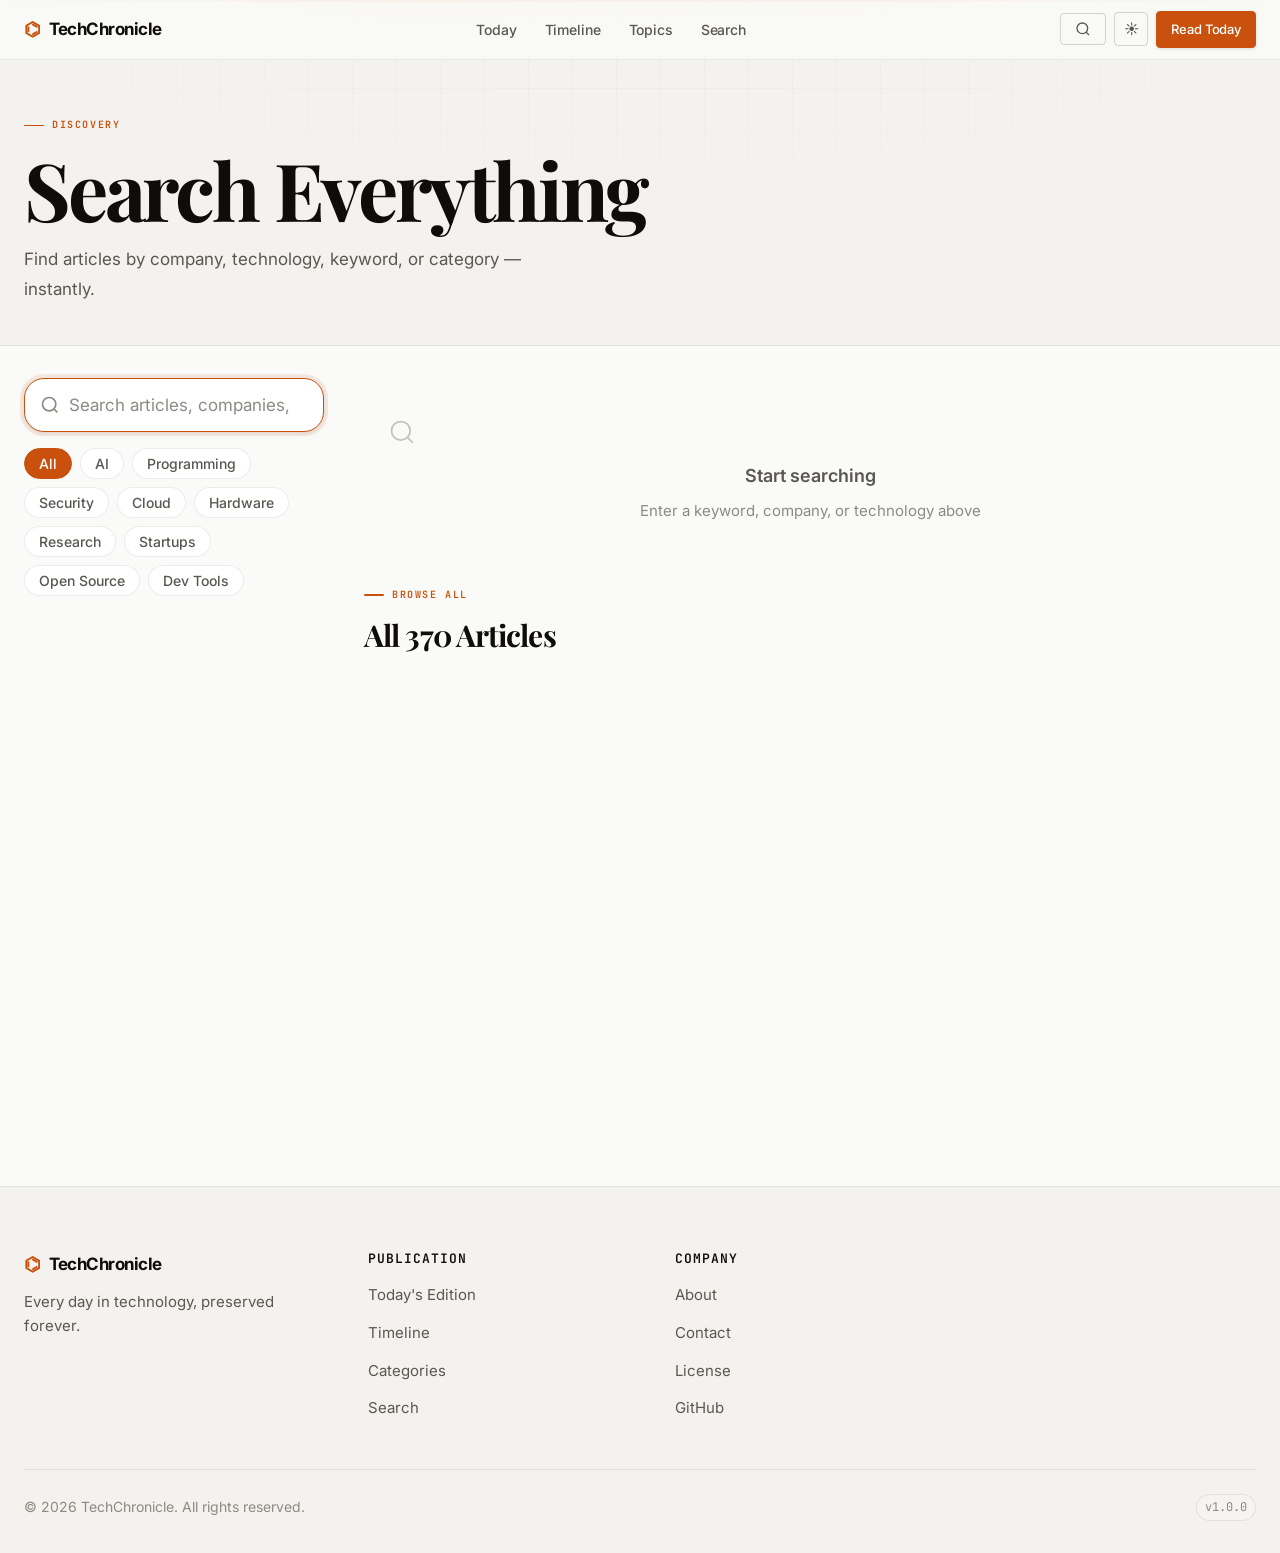
==== search.html @ 96178b57 "feat(ui): update today.html and search.html counts to 370 articles, 778 min read" ====
<!DOCTYPE html>
<html lang="en" data-theme="light">
<head>
  <meta charset="UTF-8" />
  <meta name="viewport" content="width=device-width, initial-scale=1.0" />
  <meta name="description" content="TechChronicle Search — Find articles by company, technology, keyword, or category." />
  <title>Search — TechChronicle</title>
  <link rel="stylesheet" href="css/variables.css" />
  <link rel="stylesheet" href="css/reset.css" />
  <link rel="stylesheet" href="css/typography.css" />
  <link rel="stylesheet" href="css/layout.css" />
  <link rel="stylesheet" href="css/components.css" />
  <link rel="stylesheet" href="css/search.css" />
  <link rel="stylesheet" href="css/reader.css" />
  <link rel="stylesheet" href="css/footer.css" />
  <link rel="stylesheet" href="css/animations.css" />
  <link rel="stylesheet" href="css/pages.css" />
  <link rel="stylesheet" href="css/dark-mode.css" />
  <link rel="preconnect" href="https://fonts.googleapis.com" />
  <link rel="preconnect" href="https://fonts.gstatic.com" crossorigin />
  <link href="https://fonts.googleapis.com/css2?family=Inter:wght@300;400;500;600;700;800&family=Playfair+Display:ital,wght@0,400;0,700;1,400;1,700&family=JetBrains+Mono:wght@400;500;600&display=swap" rel="stylesheet" />
</head>
<body>

  <!-- Navigation -->
  <nav class="nav" id="nav" role="navigation" aria-label="Main navigation">
    <div class="nav__inner">
      <a href="index.html" class="nav__logo" aria-label="TechChronicle Home">
        <span class="nav__logo-icon" aria-hidden="true">⌬</span>
        <span class="nav__logo-text">TechChronicle</span>
      </a>
      <ul class="nav__links" role="list">
        <li><a href="today.html"    class="nav__link">Today</a></li>
        <li><a href="timeline.html" class="nav__link">Timeline</a></li>
        <li><a href="topics.html"   class="nav__link">Topics</a></li>
        <li><a href="search.html"   class="nav__link active">Search</a></li>
      </ul>
      <div class="nav__actions">
        <a href="search.html" class="btn btn--ghost btn--sm" aria-label="Search">
          <svg width="16" height="16" viewBox="0 0 24 24" fill="none" stroke="currentColor" stroke-width="2" aria-hidden="true"><circle cx="11" cy="11" r="8"/><path d="m21 21-4.35-4.35"/></svg>
        </a>
        <button type="button" class="btn btn--ghost btn--sm theme-toggle" id="themeToggle" aria-label="Toggle dark mode">
          <span class="theme-toggle__icon theme-toggle__sun" aria-hidden="true">☀</span>
          <span class="theme-toggle__icon theme-toggle__moon" aria-hidden="true">◑</span>
        </button>
        <a href="today.html" class="btn btn--primary btn--sm">Read Today</a>
      </div>
      <button type="button" class="nav__hamburger" id="navHamburger" aria-label="Toggle menu" aria-expanded="false">
        <span></span><span></span><span></span>
      </button>
    </div>
  </nav>

  <!-- Page Header -->
  <div class="page-header">
    <div class="container">
      <div class="page-header__inner">
        <div class="section-eyebrow">Discovery</div>
        <h1 class="page-header__title">Search Everything</h1>
        <p class="page-header__desc">Find articles by company, technology, keyword, or category — instantly.</p>
      </div>
    </div>
  </div>

  <!-- Search -->
  <section class="search-section search-page" id="search-section" aria-label="Search">
    <div class="container">
      <div class="search" id="searchWidget">

        <!-- Left: input + filters -->
        <div class="search__controls">
          <div class="search__input-wrap">
            <svg class="search__icon" width="20" height="20" viewBox="0 0 24 24" fill="none" stroke="currentColor" stroke-width="2" aria-hidden="true"><circle cx="11" cy="11" r="8"/><path d="m21 21-4.35-4.35"/></svg>
            <input
              type="search"
              class="search__input"
              id="searchInput"
              placeholder="Search articles, companies, technologies…"
              autocomplete="off"
              aria-label="Search articles"
              aria-controls="searchResults"
              autofocus
            />
            <button type="button" class="search__clear" id="searchClear" aria-label="Clear search" hidden>
              <svg width="16" height="16" viewBox="0 0 24 24" fill="none" stroke="currentColor" stroke-width="2" aria-hidden="true"><path d="M18 6 6 18M6 6l12 12"/></svg>
            </button>
          </div>
          <div class="search__filters" role="group" aria-label="Filter by category">
            <button type="button" class="search__filter active" data-filter="all">All</button>
            <button type="button" class="search__filter" data-filter="AI">AI</button>
            <button type="button" class="search__filter" data-filter="Programming">Programming</button>
            <button type="button" class="search__filter" data-filter="Cybersecurity">Security</button>
            <button type="button" class="search__filter" data-filter="Cloud">Cloud</button>
            <button type="button" class="search__filter" data-filter="Hardware">Hardware</button>
            <button type="button" class="search__filter" data-filter="Research">Research</button>
            <button type="button" class="search__filter" data-filter="Startups">Startups</button>
            <button type="button" class="search__filter" data-filter="Open Source">Open Source</button>
            <button type="button" class="search__filter" data-filter="Dev Tools">Dev Tools</button>
          </div>
        </div>

        <!-- Right: results panel -->
        <div class="search__panel">
          <div class="search__results" id="searchResults" role="region" aria-live="polite" aria-label="Search results"></div>

          <!-- Browse all (shown when no query) -->
          <div class="search-browse" id="searchBrowse">
            <div class="section-header section-header--browse">
              <div class="section-eyebrow">Browse all</div>
              <h2 class="section-title section-title--sm">All 370 Articles</h2>
            </div>
            <div class="search-browse__grid" id="browseGrid"></div>
          </div>
        </div><!-- /.search__panel -->

      </div><!-- /.search -->
    </div><!-- /.container -->
  </section>

  <!-- Reader overlay -->
  <section class="reader" id="reader" aria-label="Article Reader" hidden>
    <div class="reader__progress" id="readerProgress" role="progressbar" aria-valuemin="0" aria-valuemax="100" aria-valuenow="0">
      <div class="reader__progress-bar" id="readerProgressBar"></div>
    </div>
    <div class="reader__header">
      <button type="button" class="btn btn--ghost btn--sm" id="closeReader" aria-label="Close reader">
        <svg width="16" height="16" viewBox="0 0 24 24" fill="none" stroke="currentColor" stroke-width="2" aria-hidden="true"><path d="M18 6 6 18M6 6l12 12"/></svg>
        Close
      </button>
      <div class="reader__page-indicator" id="pageIndicator">Page 1 of 20</div>
      <div class="reader__reading-time" id="readerTime">5 min read</div>
    </div>
    <div class="reader__content" id="readerContent" role="main" aria-live="polite"></div>
    <div class="reader__nav">
      <button type="button" class="btn btn--ghost" id="prevArticle" aria-label="Previous article">
        <svg width="16" height="16" viewBox="0 0 24 24" fill="none" stroke="currentColor" stroke-width="2" aria-hidden="true"><path d="m15 18-6-6 6-6"/></svg>
        Previous
      </button>
      <div class="reader__dots" id="readerDots" aria-label="Article navigation" role="tablist"></div>
      <button type="button" class="btn btn--primary" id="nextArticle" aria-label="Next article">
        Next
        <svg width="16" height="16" viewBox="0 0 24 24" fill="none" stroke="currentColor" stroke-width="2" aria-hidden="true"><path d="m9 18 6-6-6-6"/></svg>
      </button>
    </div>
  </section>

  <!-- Footer -->
  <footer class="footer" role="contentinfo">
    <div class="container">
      <div class="footer__top">
        <div class="footer__brand">
          <a href="index.html" class="nav__logo">
            <span class="nav__logo-icon" aria-hidden="true">⌬</span>
            <span class="nav__logo-text">TechChronicle</span>
          </a>
          <p class="footer__tagline">Every day in technology, preserved forever.</p>
        </div>
        <div class="footer__links">
          <div class="footer__col">
            <h4 class="footer__col-title">Publication</h4>
            <ul class="footer__col-list" role="list">
              <li><a href="today.html"    class="footer__link">Today's Edition</a></li>
              <li><a href="timeline.html" class="footer__link">Timeline</a></li>
              <li><a href="topics.html"   class="footer__link">Categories</a></li>
              <li><a href="search.html"   class="footer__link">Search</a></li>
            </ul>
          </div>
          <div class="footer__col">
            <h4 class="footer__col-title">Company</h4>
            <ul class="footer__col-list" role="list">
              <li><a href="#" class="footer__link">About</a></li>
              <li><a href="#" class="footer__link">Contact</a></li>
              <li><a href="#" class="footer__link">License</a></li>
              <li><a href="https://github.com/Aman-0402" class="footer__link" rel="noopener">GitHub</a></li>
            </ul>
          </div>
        </div>
      </div>
      <div class="footer__bottom">
        <p class="footer__copy">© 2026 TechChronicle. All rights reserved.</p>
        <p class="footer__version">v1.0.0</p>
      </div>
    </div>
  </footer>

  <script src="js/data.js"></script>
  <script src="js/theme.js"></script>
  <script src="js/search.js"></script>
  <script src="js/reader.js"></script>
  <script src="js/nav.js"></script>
  <script src="js/animations.js"></script>
  <script src="js/app.js"></script>
</body>
</html>
---- css/variables.css ----
/* ============================================================
   CSS Custom Properties — Premium Editorial Design System
   ============================================================ */

:root {
  /* Brand accent — burnt sienna editorial */
  --accent:        #C9500D;
  --accent-hover:  #A84009;
  --accent-light:  #E8703A;
  --accent-soft:   rgba(201, 80, 13, 0.10);
  --accent-glow:   rgba(201, 80, 13, 0.20);

  /* Backgrounds — warm paper */
  --bg-primary:    #FAFAF8;
  --bg-secondary:  #F3F2EE;
  --bg-tertiary:   #ECEAE4;
  --bg-glass:      rgba(250, 250, 248, 0.82);
  --bg-overlay:    rgba(14, 13, 11, 0.56);

  /* Surfaces */
  --surface-1:     #FFFFFF;
  --surface-2:     #F5F4F0;
  --surface-3:     #EAE8E2;

  /* Text — ink hierarchy */
  --text-primary:  #0E0D0B;
  --text-secondary:#5A5751;
  --text-tertiary: #8C8A83;
  --text-inverse:  #FAFAF8;

  /* Borders — warm */
  --border:        rgba(14, 13, 11, 0.08);
  --border-strong: rgba(14, 13, 11, 0.16);
  --border-accent: rgba(201, 80, 13, 0.24);

  /* Shadows — warm-tinted */
  --shadow-xs:  0 1px 2px rgba(14,13,11,.05);
  --shadow-sm:  0 1px 4px rgba(14,13,11,.07), 0 2px 8px rgba(14,13,11,.04);
  --shadow-md:  0 4px 16px rgba(14,13,11,.08), 0 2px 6px rgba(14,13,11,.04);
  --shadow-lg:  0 12px 40px rgba(14,13,11,.10), 0 4px 12px rgba(14,13,11,.06);
  --shadow-xl:  0 24px 64px rgba(14,13,11,.13), 0 8px 20px rgba(14,13,11,.07);
  --shadow-accent: 0 8px 32px rgba(201,80,13,.22);

  /* Typography */
  --font-sans:  "Inter", -apple-system, BlinkMacSystemFont, "Segoe UI", sans-serif;
  --font-serif: "Playfair Display", Georgia, "Times New Roman", serif;
  --font-mono:  "JetBrains Mono", "Fira Code", "Courier New", monospace;

  /* Spacing scale */
  --space-1:   4px;
  --space-2:   8px;
  --space-3:   12px;
  --space-4:   16px;
  --space-5:   20px;
  --space-6:   24px;
  --space-8:   32px;
  --space-10:  40px;
  --space-12:  48px;
  --space-16:  64px;
  --space-20:  80px;
  --space-24:  96px;
  --space-32:  128px;

  /* Border radius — editorial, less pill-heavy */
  --radius-sm:   4px;
  --radius-md:   8px;
  --radius-lg:   14px;
  --radius-xl:   20px;
  --radius-full: 9999px;

  /* Transitions */
  --ease:          cubic-bezier(0.25, 0.46, 0.45, 0.94);
  --ease-spring:   cubic-bezier(0.34, 1.56, 0.64, 1);
  --ease-out:      cubic-bezier(0.0, 0.0, 0.2, 1);
  --ease-in-out:   cubic-bezier(0.4, 0, 0.2, 1);
  --dur-fast:      140ms;
  --dur-base:      240ms;
  --dur-slow:      380ms;
  --dur-slower:    560ms;

  /* Layout */
  --nav-height:    60px;
  --container-xl:  1280px;
  --container-lg:  1024px;
  --container-md:  768px;

  /* Z-index */
  --z-base:    0;
  --z-raised:  10;
  --z-dropdown:200;
  --z-sticky:  300;
  --z-modal:   400;
  --z-toast:   500;
}

/* ---- Dark mode — deep warm ink ---- */
[data-theme="dark"] {
  --accent:        #E8703A;
  --accent-hover:  #F08048;
  --accent-light:  #F09060;
  --accent-soft:   rgba(232, 112, 58, 0.14);
  --accent-glow:   rgba(232, 112, 58, 0.22);

  --bg-primary:    #0C0B09;
  --bg-secondary:  #131210;
  --bg-tertiary:   #1C1A17;
  --bg-glass:      rgba(20, 19, 16, 0.85);
  --bg-overlay:    rgba(0, 0, 0, 0.76);

  --surface-1:     #1A1815;
  --surface-2:     #252320;
  --surface-3:     #302E2A;

  --text-primary:  #F0EDE8;
  --text-secondary:#A09B92;
  --text-tertiary: #6A6560;
  --text-inverse:  #0E0D0B;

  --border:        rgba(240, 237, 232, 0.07);
  --border-strong: rgba(240, 237, 232, 0.14);
  --border-accent: rgba(232, 112, 58, 0.28);

  --shadow-xs:  0 1px 2px rgba(0,0,0,.28);
  --shadow-sm:  0 1px 4px rgba(0,0,0,.36), 0 2px 8px rgba(0,0,0,.18);
  --shadow-md:  0 4px 16px rgba(0,0,0,.40), 0 2px 6px rgba(0,0,0,.20);
  --shadow-lg:  0 12px 40px rgba(0,0,0,.52), 0 4px 12px rgba(0,0,0,.28);
  --shadow-xl:  0 24px 64px rgba(0,0,0,.60), 0 8px 20px rgba(0,0,0,.36);
  --shadow-accent: 0 8px 32px rgba(232,112,58,.28);
}
---- css/typography.css ----
/* ============================================================
   Typography — Premium Editorial Scale
   ============================================================ */

.section-eyebrow {
  display: inline-flex;
  align-items: center;
  gap: var(--space-2);
  font-family: var(--font-mono);
  font-size: 10px;
  font-weight: 600;
  letter-spacing: 0.16em;
  text-transform: uppercase;
  color: var(--accent);
  margin-bottom: var(--space-4);
}

.section-eyebrow::before {
  content: '';
  display: inline-block;
  width: 20px;
  height: 1.5px;
  background: var(--accent);
  border-radius: 2px;
  flex-shrink: 0;
}

.section-title {
  font-family: var(--font-serif);
  font-size: clamp(2.25rem, 4.5vw, 3.25rem);
  font-weight: 700;
  color: var(--text-primary);
  margin-bottom: var(--space-4);
  line-height: 1.08;
  letter-spacing: -0.03em;
}

.section-desc {
  font-size: 1.125rem;
  color: var(--text-secondary);
  max-width: 560px;
  line-height: 1.75;
  font-weight: 400;
}

.section-header {
  margin-bottom: var(--space-12);
}

/* ---- Article Reader Typography ---- */
.article-title {
  font-family: var(--font-serif);
  font-size: clamp(2.25rem, 4.5vw, 3.75rem);
  font-weight: 700;
  line-height: 1.08;
  color: var(--text-primary);
  margin-bottom: var(--space-6);
  letter-spacing: -0.035em;
}

.article-meta {
  display: flex;
  align-items: center;
  gap: var(--space-4);
  font-size: 0.75rem;
  color: var(--text-tertiary);
  font-family: var(--font-mono);
  margin-bottom: var(--space-8);
  flex-wrap: wrap;
  padding-bottom: var(--space-6);
  border-bottom: 1px solid var(--border);
}

.article-meta span {
  display: flex;
  align-items: center;
  gap: var(--space-1);
}

.article-body {
  font-size: 1.125rem;
  line-height: 1.85;
  color: var(--text-primary);
}

.article-body p {
  margin-bottom: var(--space-5);
}

.article-body p:first-of-type::first-letter {
  font-family: var(--font-serif);
  font-size: 3.25em;
  font-weight: 700;
  float: left;
  line-height: 0.82;
  margin-right: 8px;
  margin-top: 4px;
  color: var(--accent);
}

.article-body h3 {
  font-family: var(--font-serif);
  font-size: 1.5rem;
  font-weight: 700;
  margin: var(--space-10) 0 var(--space-4);
  color: var(--text-primary);
  letter-spacing: -0.02em;
  line-height: 1.2;
}

.article-body code {
  font-family: var(--font-mono);
  font-size: 0.85em;
  background: var(--surface-2);
  padding: 2px 7px;
  border-radius: var(--radius-sm);
  color: var(--accent);
  border: 1px solid var(--border);
}

.article-body blockquote {
  border-left: 3px solid var(--accent);
  padding: var(--space-4) var(--space-6);
  margin: var(--space-8) 0;
  background: var(--surface-2);
  border-radius: 0 var(--radius-md) var(--radius-md) 0;
  font-family: var(--font-serif);
  font-style: italic;
  font-size: 1.25rem;
  color: var(--text-secondary);
  line-height: 1.65;
}

.article-tags {
  display: flex;
  flex-wrap: wrap;
  gap: var(--space-2);
  margin-top: var(--space-10);
  padding-top: var(--space-6);
  border-top: 1px solid var(--border);
}

/* ---- Tags ---- */
.tag {
  display: inline-flex;
  align-items: center;
  gap: var(--space-1);
  padding: 4px 10px;
  background: var(--surface-2);
  border: 1px solid var(--border);
  border-radius: var(--radius-sm);
  font-size: 0.6875rem;
  font-family: var(--font-mono);
  font-weight: 500;
  color: var(--text-secondary);
  white-space: nowrap;
  transition: all var(--dur-fast) var(--ease);
  letter-spacing: 0.04em;
}

.tag:hover {
  background: var(--accent-soft);
  border-color: var(--border-accent);
  color: var(--accent);
}

.tag--accent {
  background: var(--accent-soft);
  border-color: var(--border-accent);
  color: var(--accent);
}

/* ---- Divider ---- */
.divider {
  border: none;
  border-top: 1px solid var(--border);
  margin: var(--space-12) 0;
}
---- css/layout.css ----
/* ============================================================
   Layout Utilities
   ============================================================ */

.container {
  width: 100%;
  max-width: var(--container-xl);
  margin: 0 auto;
  padding: 0 var(--space-6);
}

@media (max-width: 768px) {
  .container { padding: 0 var(--space-4); }
}

section {
  padding: var(--space-24) 0;
}

@media (max-width: 768px) {
  section { padding: var(--space-16) 0; }
}

/* Grid helpers */
.grid-2 { display: grid; grid-template-columns: repeat(2, 1fr); gap: var(--space-6); }
.grid-3 { display: grid; grid-template-columns: repeat(3, 1fr); gap: var(--space-6); }
.grid-4 { display: grid; grid-template-columns: repeat(4, 1fr); gap: var(--space-6); }

@media (max-width: 1024px) {
  .grid-4 { grid-template-columns: repeat(2, 1fr); }
  .grid-3 { grid-template-columns: repeat(2, 1fr); }
}

@media (max-width: 640px) {
  .grid-4, .grid-3, .grid-2 { grid-template-columns: 1fr; }
}

/* Flex helpers */
.flex     { display: flex; }
.flex-col { flex-direction: column; }
.items-center { align-items: center; }
.justify-between { justify-content: space-between; }
.gap-2 { gap: var(--space-2); }
.gap-4 { gap: var(--space-4); }
.gap-6 { gap: var(--space-6); }

/* Visibility */
[hidden] { display: none !important; }

.sr-only {
  position: absolute;
  width: 1px;
  height: 1px;
  padding: 0;
  margin: -1px;
  overflow: hidden;
  clip: rect(0,0,0,0);
  white-space: nowrap;
  border-width: 0;
}
---- css/components.css ----
/* ============================================================
   Shared Components — Buttons, Cards, Nav
   ============================================================ */

/* ---- Buttons ---- */
.btn {
  display: inline-flex;
  align-items: center;
  gap: var(--space-2);
  padding: 10px 22px;
  border-radius: var(--radius-md);
  font-family: var(--font-sans);
  font-size: 0.9375rem;
  font-weight: 500;
  white-space: nowrap;
  transition: all var(--dur-fast) var(--ease);
  position: relative;
  overflow: hidden;
  border: 1.5px solid transparent;
  letter-spacing: -0.01em;
  cursor: pointer;
}

.btn--sm { padding: 7px 14px; font-size: 0.8125rem; border-radius: var(--radius-sm); }
.btn--lg { padding: 13px 28px; font-size: 1rem; border-radius: var(--radius-lg); }

.btn--primary {
  background: var(--accent);
  color: #fff;
  border-color: var(--accent);
  box-shadow: 0 1px 3px rgba(14,13,11,.12);
}
.btn--primary:hover {
  background: var(--accent-hover);
  border-color: var(--accent-hover);
  transform: translateY(-1px);
  box-shadow: var(--shadow-accent);
}
.btn--primary:active { transform: translateY(0); box-shadow: 0 1px 2px rgba(14,13,11,.08); }

.btn--ghost {
  background: transparent;
  color: var(--text-secondary);
  border-color: var(--border-strong);
}
.btn--ghost:hover {
  color: var(--text-primary);
  background: var(--surface-2);
  border-color: var(--border-strong);
}

.btn--outline {
  background: transparent;
  color: var(--accent);
  border-color: var(--border-accent);
}
.btn--outline:hover {
  background: var(--accent-soft);
  border-color: var(--accent);
}

.btn::after {
  content: '';
  position: absolute;
  inset: 0;
  border-radius: inherit;
  background: radial-gradient(circle, rgba(255,255,255,0.22) 0%, transparent 70%);
  opacity: 0;
  transition: opacity var(--dur-fast) var(--ease);
}
.btn:active::after { opacity: 1; }

/* ---- Navigation ---- */
.nav {
  position: fixed;
  top: 0;
  left: 0;
  right: 0;
  z-index: var(--z-sticky);
  height: var(--nav-height);
  background: var(--bg-glass);
  backdrop-filter: blur(24px) saturate(160%);
  -webkit-backdrop-filter: blur(24px) saturate(160%);
  border-bottom: 1px solid var(--border);
  transition:
    background var(--dur-slow) var(--ease),
    border-color var(--dur-slow) var(--ease),
    box-shadow var(--dur-slow) var(--ease);
}

.nav.scrolled {
  box-shadow: var(--shadow-sm);
  border-bottom-color: var(--border-strong);
}

.nav__inner {
  display: flex;
  align-items: center;
  justify-content: space-between;
  height: 100%;
  max-width: var(--container-xl);
  margin: 0 auto;
  padding: 0 var(--space-6);
  gap: var(--space-8);
}

.nav__logo {
  display: flex;
  align-items: center;
  gap: var(--space-2);
  font-family: var(--font-sans);
  font-weight: 700;
  font-size: 1.0625rem;
  color: var(--text-primary);
  letter-spacing: -0.03em;
  text-decoration: none;
  flex-shrink: 0;
}

.nav__logo-icon {
  font-size: 1.2rem;
  color: var(--accent);
  line-height: 1;
}

.nav__links {
  display: flex;
  align-items: center;
  gap: 2px;
  flex: 1;
  justify-content: center;
}

.nav__link {
  padding: 6px 13px;
  border-radius: var(--radius-sm);
  font-size: 0.875rem;
  font-weight: 500;
  color: var(--text-secondary);
  transition: all var(--dur-fast) var(--ease);
  letter-spacing: -0.01em;
}
.nav__link:hover {
  color: var(--text-primary);
  background: var(--surface-2);
}
.nav__link.active {
  color: var(--accent);
  background: var(--accent-soft);
}

.nav__actions {
  display: flex;
  align-items: center;
  gap: var(--space-2);
  flex-shrink: 0;
}

.nav__hamburger {
  display: none;
  flex-direction: column;
  gap: 5px;
  padding: var(--space-2);
  border-radius: var(--radius-sm);
}
.nav__hamburger span {
  display: block;
  width: 20px;
  height: 1.5px;
  background: var(--text-primary);
  border-radius: 2px;
  transition: all var(--dur-base) var(--ease);
}
.nav__hamburger.open span:nth-child(1) { transform: translateY(6.5px) rotate(45deg); }
.nav__hamburger.open span:nth-child(2) { opacity: 0; }
.nav__hamburger.open span:nth-child(3) { transform: translateY(-6.5px) rotate(-45deg); }

/* Theme toggle */
.theme-toggle {
  position: relative;
  width: 34px;
  height: 34px;
  padding: 0;
  justify-content: center;
  border-radius: var(--radius-sm);
}
.theme-toggle__icon {
  position: absolute;
  font-size: 0.9rem;
  transition: opacity var(--dur-base) var(--ease), transform var(--dur-base) var(--ease);
  line-height: 1;
}
.theme-toggle__sun  { opacity: 1; transform: scale(1); }
.theme-toggle__moon { opacity: 0; transform: scale(0.5); }

[data-theme="dark"] .theme-toggle__sun  { opacity: 0; transform: scale(0.5); }
[data-theme="dark"] .theme-toggle__moon { opacity: 1; transform: scale(1); }

/* ---- Article Card ---- */
.article-card {
  display: flex;
  flex-direction: column;
  background: var(--surface-1);
  border: 1px solid var(--border);
  border-radius: var(--radius-lg);
  padding: var(--space-6);
  cursor: pointer;
  transition: all var(--dur-base) var(--ease);
  position: relative;
  overflow: hidden;
  gap: var(--space-3);
}

.article-card::before {
  content: '';
  position: absolute;
  top: 0;
  left: 0;
  right: 0;
  height: 2px;
  background: linear-gradient(90deg, var(--accent), var(--accent-light));
  transform: scaleX(0);
  transform-origin: left;
  transition: transform var(--dur-slow) var(--ease-out);
}

.article-card:hover {
  border-color: var(--border-strong);
  box-shadow: var(--shadow-md);
  transform: translateY(-3px);
}

.article-card:hover::before { transform: scaleX(1); }

.article-card__category {
  font-family: var(--font-mono);
  font-size: 0.6875rem;
  font-weight: 600;
  text-transform: uppercase;
  letter-spacing: 0.1em;
  color: var(--accent);
}

.article-card__title {
  font-family: var(--font-serif);
  font-size: 1.0625rem;
  font-weight: 700;
  color: var(--text-primary);
  line-height: 1.35;
  letter-spacing: -0.01em;
}

.article-card__excerpt {
  font-size: 0.875rem;
  color: var(--text-secondary);
  line-height: 1.65;
  flex: 1;
  display: -webkit-box;
  -webkit-line-clamp: 3;
  -webkit-box-orient: vertical;
  overflow: hidden;
}

.article-card__footer {
  display: flex;
  align-items: center;
  justify-content: space-between;
  padding-top: var(--space-3);
  border-top: 1px solid var(--border);
  margin-top: auto;
}

.article-card__time {
  font-family: var(--font-mono);
  font-size: 0.6875rem;
  color: var(--text-tertiary);
  letter-spacing: 0.05em;
}

.article-card__num {
  font-family: var(--font-mono);
  font-size: 0.6875rem;
  font-weight: 700;
  color: var(--accent);
  opacity: 0.6;
}

/* ---- Category Card ---- */
.category-card {
  display: flex;
  flex-direction: column;
  gap: var(--space-3);
  padding: var(--space-6);
  background: var(--surface-1);
  border: 1px solid var(--border);
  border-radius: var(--radius-lg);
  cursor: pointer;
  transition: all var(--dur-base) var(--ease);
  position: relative;
  overflow: hidden;
}

.category-card::after {
  content: '';
  position: absolute;
  left: 0;
  top: 0;
  bottom: 0;
  width: 3px;
  background: var(--category-color, var(--accent));
  transform: scaleY(0);
  transform-origin: bottom;
  transition: transform var(--dur-slow) var(--ease-out);
}

.category-card:hover {
  box-shadow: var(--shadow-md);
  transform: translateY(-2px);
  border-color: var(--border-strong);
}

.category-card:hover::after { transform: scaleY(1); }
.category-card.active::after { transform: scaleY(1); }
.category-card.active { border-color: var(--border-strong); background: var(--surface-2); }

.category-card__icon {
  width: 48px;
  height: 48px;
  display: flex;
  align-items: center;
  justify-content: center;
  border-radius: var(--radius-md);
  font-size: 1.375rem;
  transition: transform var(--dur-base) var(--ease-spring);
}

.category-card:hover .category-card__icon { transform: scale(1.1); }

.category-card__name {
  font-weight: 700;
  font-size: 0.9375rem;
  color: var(--text-primary);
  letter-spacing: -0.02em;
}

.category-card__count {
  font-family: var(--font-mono);
  font-size: 0.6875rem;
  color: var(--text-tertiary);
  letter-spacing: 0.05em;
}

.category-card__arrow {
  font-size: 1.1rem;
  color: var(--text-tertiary);
  transition: all var(--dur-fast) var(--ease);
  align-self: flex-start;
  margin-top: auto;
}
.category-card:hover .category-card__arrow {
  color: var(--accent);
  transform: translateX(3px);
}

/* ---- Glass Card ---- */
.glass-card {
  background: var(--bg-glass);
  backdrop-filter: blur(16px) saturate(140%);
  -webkit-backdrop-filter: blur(16px) saturate(140%);
  border: 1px solid var(--border);
  border-radius: var(--radius-lg);
  box-shadow: var(--shadow-md);
}

/* ---- Generic Card ---- */
.card {
  background: var(--surface-1);
  border: 1px solid var(--border);
  border-radius: var(--radius-lg);
  box-shadow: var(--shadow-sm);
  overflow: hidden;
  transition: all var(--dur-base) var(--ease);
}
.card:hover {
  box-shadow: var(--shadow-md);
  transform: translateY(-2px);
  border-color: var(--border-strong);
}

/* ---- Category pill in reader ---- */
.article-category-pill {
  display: inline-flex;
  align-items: center;
  gap: var(--space-1);
  padding: 5px 12px;
  background: var(--accent-soft);
  border: 1px solid var(--border-accent);
  border-radius: var(--radius-sm);
  font-family: var(--font-mono);
  font-size: 0.6875rem;
  font-weight: 600;
  color: var(--accent);
  text-transform: uppercase;
  letter-spacing: 0.1em;
  margin-bottom: var(--space-5);
}

/* ---- Responsive nav ---- */
@media (max-width: 768px) {
  .nav__links { display: none; }
  .nav__hamburger { display: flex; }
  .nav__actions .btn--primary { display: none; }

  .nav.mobile-open .nav__links {
    display: flex;
    flex-direction: column;
    position: fixed;
    top: var(--nav-height);
    left: 0;
    right: 0;
    background: var(--bg-glass);
    backdrop-filter: blur(24px);
    -webkit-backdrop-filter: blur(24px);
    padding: var(--space-4);
    border-bottom: 1px solid var(--border);
    box-shadow: var(--shadow-md);
    gap: 2px;
    z-index: var(--z-dropdown);
  }
  .nav.mobile-open .nav__link {
    padding: var(--space-3) var(--space-4);
    width: 100%;
    text-align: center;
    border-radius: var(--radius-sm);
  }
}

/* ---- Per-category card colours ---- */
.article-card { --cat-color: var(--accent); }

.article-card[data-category="AI"]           { --cat-color: #4F8EF7; }
.article-card[data-category="Cybersecurity"]{ --cat-color: #E85454; }
.article-card[data-category="Cloud"]        { --cat-color: #3DBD7D; }
.article-card[data-category="Programming"]  { --cat-color: #A36FE8; }
.article-card[data-category="Hardware"]     { --cat-color: #E8943A; }
.article-card[data-category="Startups"]     { --cat-color: #E8545A; }
.article-card[data-category="Open Source"]  { --cat-color: #3BBFCF; }
.article-card[data-category="Research"]     { --cat-color: #7B6FE8; }
.article-card[data-category="Dev Tools"]    { --cat-color: #4EBF6E; }

/* Apply cat-color to label, top stripe, and card number */
.article-card .article-card__category { color: var(--cat-color); }
.article-card .article-card__num      { color: var(--cat-color); }
.article-card::before                 { background: linear-gradient(90deg, var(--cat-color), color-mix(in srgb, var(--cat-color) 60%, transparent)); }

/* Left border flash on hover using cat-color */
.article-card:hover {
  border-left: 3px solid var(--cat-color);
  padding-left: calc(var(--space-6) - 3px);
}
---- css/search.css ----
/* ============================================================
   Search
   ============================================================ */

.search-section {
  background: var(--bg-secondary);
  padding: var(--space-8) 0 var(--space-16); /* override section 96px */
}

/* 2-col layout: controls left (sticky), results right */
.search {
  display: grid;
  grid-template-columns: 300px 1fr;
  gap: var(--space-10);
  align-items: start;
}

.search__controls {
  position: sticky;
  top: calc(var(--nav-height) + var(--space-6));
}

@media (max-width: 860px) {
  .search { grid-template-columns: 1fr; }
  .search__controls { position: static; }
}

.search__input-wrap {
  position: relative;
  margin-bottom: var(--space-4);
}

.search__icon {
  position: absolute;
  left: var(--space-4);
  top: 50%;
  transform: translateY(-50%);
  color: var(--text-tertiary);
  pointer-events: none;
}

.search__input {
  width: 100%;
  padding: var(--space-4) var(--space-4) var(--space-4) calc(var(--space-4) + 28px);
  background: var(--surface-1);
  border: 1.5px solid var(--border-strong);
  border-radius: var(--radius-xl);
  font-size: 1.0625rem;
  color: var(--text-primary);
  outline: none;
  transition: all var(--dur-fast) var(--ease);
  box-shadow: var(--shadow-sm);
}

.search__input::placeholder { color: var(--text-tertiary); }

.search__input:focus {
  border-color: var(--accent);
  box-shadow: 0 0 0 4px var(--accent-soft), var(--shadow-sm);
}

.search__clear {
  position: absolute;
  right: var(--space-4);
  top: 50%;
  transform: translateY(-50%);
  width: 28px;
  height: 28px;
  border-radius: 50%;
  background: var(--surface-3);
  display: flex;
  align-items: center;
  justify-content: center;
  color: var(--text-secondary);
  cursor: pointer;
  transition: all var(--dur-fast) var(--ease);
  border: none;
}
.search__clear:hover { background: var(--accent); color: #fff; }

/* Filters */
.search__filters {
  display: flex;
  gap: var(--space-2);
  flex-wrap: wrap;
  margin-bottom: var(--space-6);
}

.search__filter {
  padding: 6px 14px;
  border-radius: var(--radius-full);
  background: var(--surface-1);
  border: 1.5px solid var(--border);
  font-size: 0.875rem;
  font-weight: 500;
  color: var(--text-secondary);
  cursor: pointer;
  transition: all var(--dur-fast) var(--ease);
}

.search__filter:hover {
  border-color: var(--accent);
  color: var(--accent);
  background: var(--accent-soft);
}

.search__filter.active {
  background: var(--accent);
  border-color: var(--accent);
  color: #fff;
}

/* Results */
.search__results { min-height: 200px; }

.search__empty {
  text-align: center;
  padding: var(--space-10) var(--space-6);
  color: var(--text-tertiary);
}

.search__empty-icon {
  font-size: 3rem;
  margin-bottom: var(--space-4);
  opacity: 0.5;
}

.search__empty-title {
  font-size: 1.125rem;
  font-weight: 600;
  color: var(--text-secondary);
  margin-bottom: var(--space-2);
}

.search__empty-sub { font-size: 0.9375rem; }

.search__result-item {
  padding: var(--space-5) var(--space-6);
  background: var(--surface-1);
  border: 1px solid var(--border);
  border-radius: var(--radius-md);
  margin-bottom: var(--space-3);
  cursor: pointer;
  transition: all var(--dur-fast) var(--ease);
  display: flex;
  gap: var(--space-4);
  align-items: flex-start;
}

.search__result-item:hover {
  border-color: var(--accent);
  background: var(--accent-soft);
  transform: translateX(4px);
}

.search__result-num {
  font-family: var(--font-mono);
  font-size: 0.75rem;
  color: var(--text-tertiary);
  padding-top: 3px;
  flex-shrink: 0;
  min-width: 24px;
}

.search__result-body { flex: 1; min-width: 0; }

.search__result-category {
  font-family: var(--font-mono);
  font-size: 0.6875rem;
  font-weight: 600;
  text-transform: uppercase;
  letter-spacing: 0.1em;
  color: var(--accent);
  margin-bottom: var(--space-1);
}

.search__result-title {
  font-weight: 600;
  color: var(--text-primary);
  margin-bottom: var(--space-1);
  display: -webkit-box;
  -webkit-line-clamp: 1;
  -webkit-box-orient: vertical;
  overflow: hidden;
}

.search__result-excerpt {
  font-size: 0.875rem;
  color: var(--text-secondary);
  display: -webkit-box;
  -webkit-line-clamp: 2;
  -webkit-box-orient: vertical;
  overflow: hidden;
}

mark {
  background: rgba(10,132,255,.18);
  color: var(--accent);
  border-radius: 2px;
  padding: 0 2px;
}

.search__count {
  font-family: var(--font-mono);
  font-size: 0.8125rem;
  color: var(--text-tertiary);
  margin-bottom: var(--space-4);
}

/* Search overlay (mobile) */
.search-overlay {
  position: fixed;
  inset: 0;
  background: var(--bg-overlay);
  z-index: calc(var(--z-modal) + 10);
  backdrop-filter: blur(4px);
  -webkit-backdrop-filter: blur(4px);
}

.search-overlay__inner {
  display: flex;
  align-items: center;
  gap: var(--space-3);
  padding: var(--space-4) var(--space-4);
  background: var(--bg-primary);
  border-bottom: 1px solid var(--border);
}

.search-overlay__inner .search__input {
  border-radius: var(--radius-md);
  padding: var(--space-3) var(--space-3) var(--space-3) 44px;
  font-size: 1rem;
}
---- css/reader.css ----
/* ============================================================
   Reading Experience — Full Page
   ============================================================ */

.reader {
  position: fixed;
  top: 0;
  left: 0;
  right: 0;
  bottom: 0;
  padding: 0;              /* override section { padding: var(--space-24) 0 } */
  background: var(--bg-primary);
  z-index: var(--z-modal);
  display: flex;
  flex-direction: column;
  overflow: hidden;
  animation: reader-open var(--dur-slow) var(--ease-out);
}

@keyframes reader-open {
  from { opacity: 0; }
  to   { opacity: 1; }
}

/* ---- Progress bar — very top, 0 height gap ---- */
.reader__progress {
  position: relative;
  height: 3px;
  background: var(--border);
  flex-shrink: 0;
}
.reader__progress-bar {
  height: 100%;
  background: linear-gradient(90deg, var(--accent), var(--accent-light));
  transition: width var(--dur-base) var(--ease-out);
  width: 0%;
}

/* ---- Header — compact, no wasted height ---- */
.reader__header {
  display: flex;
  align-items: center;
  justify-content: space-between;
  padding: 10px var(--space-6);
  border-bottom: 1px solid var(--border);
  flex-shrink: 0;
  background: var(--bg-glass);
  -webkit-backdrop-filter: blur(16px);
  backdrop-filter: blur(16px);
}

.reader__page-indicator {
  font-family: var(--font-mono);
  font-size: 0.75rem;
  color: var(--text-tertiary);
  letter-spacing: 0.05em;
}

.reader__reading-time {
  font-family: var(--font-mono);
  font-size: 0.75rem;
  color: var(--text-tertiary);
  letter-spacing: 0.05em;
}

/* ---- Scrollable content — full width, minimal side padding ---- */
.reader__content {
  flex: 1;
  overflow-y: auto;
  scroll-behavior: smooth;
  padding: 0;                 /* no container padding — article handles it */
}

/* ---- Article — full-page width, tight top spacing ---- */
.reader__article {
  max-width: 1100px;
  width: 100%;
  margin: 0 auto;
  padding: var(--space-8) var(--space-10) var(--space-12);
  animation: article-in var(--dur-base) var(--ease-out);
}

@keyframes article-in {
  from { opacity: 0; transform: translateX(16px); }
  to   { opacity: 1; transform: translateX(0); }
}

.reader__article.slide-left {
  animation: article-slide-left var(--dur-base) var(--ease-out);
}
.reader__article.slide-right {
  animation: article-slide-right var(--dur-base) var(--ease-out);
}

@keyframes article-slide-left {
  from { opacity: 0; transform: translateX(-16px); }
  to   { opacity: 1; transform: translateX(0); }
}
@keyframes article-slide-right {
  from { opacity: 0; transform: translateX(16px); }
  to   { opacity: 1; transform: translateX(0); }
}

/* ---- Bottom nav — compact ---- */
.reader__nav {
  display: flex;
  align-items: center;
  justify-content: space-between;
  padding: 10px var(--space-6);
  border-top: 1px solid var(--border);
  flex-shrink: 0;
  background: var(--bg-glass);
  -webkit-backdrop-filter: blur(16px);
  backdrop-filter: blur(16px);
  gap: var(--space-4);
}

/* Dot navigation */
.reader__dots {
  display: flex;
  align-items: center;
  gap: 6px;
  flex: 1;
  justify-content: center;
  flex-wrap: wrap;
  max-width: 600px;
}

.reader__dot {
  width: 7px;
  height: 7px;
  border-radius: 50%;
  background: var(--border-strong);
  cursor: pointer;
  transition: all var(--dur-fast) var(--ease);
  border: none;
  padding: 0;
  flex-shrink: 0;
}

.reader__dot:hover {
  background: var(--text-tertiary);
  transform: scale(1.25);
}

.reader__dot.active {
  background: var(--accent);
  width: 22px;
  border-radius: 3px;
  transform: none;
}

/* ---- Category pill ---- */
.article-category-pill {
  display: inline-flex;
  align-items: center;
  gap: var(--space-1);
  padding: 4px 10px;
  background: var(--accent-soft);
  border: 1px solid var(--border-accent);
  border-radius: var(--radius-sm);
  font-size: 0.6875rem;
  font-weight: 600;
  color: var(--accent);
  font-family: var(--font-mono);
  text-transform: uppercase;
  letter-spacing: 0.1em;
  margin-bottom: var(--space-4);
}

/* ---- Mobile ---- */
@media (max-width: 768px) {
  .reader__article {
    padding: var(--space-6) var(--space-4) var(--space-10);
  }

  .reader__header,
  .reader__nav {
    padding: 10px var(--space-4);
  }
}

@media (max-width: 480px) {
  .reader__dots { max-width: 220px; }
  .reader__dot  { width: 5px; height: 5px; }
  .reader__dot.active { width: 14px; }
}
---- css/footer.css ----
/* ============================================================
   Footer
   ============================================================ */

.footer {
  background: var(--bg-secondary);
  border-top: 1px solid var(--border);
  padding: var(--space-16) 0 var(--space-8);
}

.footer__top {
  display: grid;
  grid-template-columns: 280px 1fr;
  gap: var(--space-16);
  margin-bottom: var(--space-12);
}

.footer__tagline {
  font-size: 0.9375rem;
  color: var(--text-secondary);
  margin-top: var(--space-3);
  line-height: 1.6;
}

.footer__social {
  display: flex;
  gap: var(--space-3);
  margin-top: var(--space-5);
}

.footer__social-link {
  width: 36px;
  height: 36px;
  border-radius: 50%;
  background: var(--surface-2);
  border: 1px solid var(--border);
  display: flex;
  align-items: center;
  justify-content: center;
  color: var(--text-secondary);
  transition: all var(--dur-fast) var(--ease);
}
.footer__social-link:hover {
  background: var(--text-primary);
  color: var(--bg-primary);
  border-color: var(--text-primary);
  transform: translateY(-2px);
}

.footer__links {
  display: grid;
  grid-template-columns: repeat(3, 1fr);
  gap: var(--space-8);
}

.footer__col-title {
  font-size: 0.8125rem;
  font-weight: 600;
  color: var(--text-primary);
  text-transform: uppercase;
  letter-spacing: 0.08em;
  font-family: var(--font-mono);
  margin-bottom: var(--space-4);
}

.footer__col-list {
  display: flex;
  flex-direction: column;
  gap: var(--space-3);
}

.footer__link {
  font-size: 0.9375rem;
  color: var(--text-secondary);
  transition: color var(--dur-fast) var(--ease);
}
.footer__link:hover { color: var(--accent); }

.footer__bottom {
  display: flex;
  align-items: center;
  justify-content: space-between;
  padding-top: var(--space-6);
  border-top: 1px solid var(--border);
}

.footer__copy {
  font-size: 0.875rem;
  color: var(--text-tertiary);
}

.footer__version {
  font-family: var(--font-mono);
  font-size: 0.75rem;
  color: var(--text-tertiary);
  background: var(--surface-2);
  padding: 3px 8px;
  border-radius: var(--radius-full);
  border: 1px solid var(--border);
}

@media (max-width: 1024px) {
  .footer__top { grid-template-columns: 1fr; gap: var(--space-10); }
}

@media (max-width: 640px) {
  .footer__links { grid-template-columns: repeat(2, 1fr); gap: var(--space-6); }
  .footer__bottom { flex-direction: column; gap: var(--space-3); text-align: center; }
}
---- css/animations.css ----
/* ============================================================
   Animations & Scroll Reveal
   ============================================================ */

/* Reveal on scroll */
.reveal {
  opacity: 0;
  transform: translateY(28px);
  transition: opacity var(--dur-slower) var(--ease-out), transform var(--dur-slower) var(--ease-out);
}

.reveal.visible {
  opacity: 1;
  transform: translateY(0);
}

.reveal--delay-1 { transition-delay: 80ms; }
.reveal--delay-2 { transition-delay: 160ms; }
.reveal--delay-3 { transition-delay: 240ms; }
.reveal--delay-4 { transition-delay: 320ms; }

/* Fade in */
@keyframes fade-in {
  from { opacity: 0; }
  to   { opacity: 1; }
}

/* Slide up */
@keyframes slide-up {
  from { opacity: 0; transform: translateY(20px); }
  to   { opacity: 1; transform: translateY(0); }
}

/* Scale in */
@keyframes scale-in {
  from { opacity: 0; transform: scale(0.92); }
  to   { opacity: 1; transform: scale(1); }
}

/* Shimmer / loading skeleton */
@keyframes shimmer {
  0%   { background-position: -400px 0; }
  100% { background-position: 400px 0; }
}

.skeleton {
  background: linear-gradient(
    90deg,
    var(--surface-2) 25%,
    var(--surface-3) 50%,
    var(--surface-2) 75%
  );
  background-size: 800px 100%;
  animation: shimmer 1.6s ease-in-out infinite;
  border-radius: var(--radius-sm);
}

/* Stagger children */
.stagger > * {
  opacity: 0;
  transform: translateY(16px);
}
.stagger.visible > *:nth-child(1)  { animation: slide-up var(--dur-slow) var(--ease-out)  50ms  forwards; }
.stagger.visible > *:nth-child(2)  { animation: slide-up var(--dur-slow) var(--ease-out) 100ms forwards; }
.stagger.visible > *:nth-child(3)  { animation: slide-up var(--dur-slow) var(--ease-out) 150ms forwards; }
.stagger.visible > *:nth-child(4)  { animation: slide-up var(--dur-slow) var(--ease-out) 200ms forwards; }
.stagger.visible > *:nth-child(5)  { animation: slide-up var(--dur-slow) var(--ease-out) 250ms forwards; }
.stagger.visible > *:nth-child(6)  { animation: slide-up var(--dur-slow) var(--ease-out) 300ms forwards; }
.stagger.visible > *:nth-child(7)  { animation: slide-up var(--dur-slow) var(--ease-out) 350ms forwards; }
.stagger.visible > *:nth-child(8)  { animation: slide-up var(--dur-slow) var(--ease-out) 400ms forwards; }
.stagger.visible > *:nth-child(n+9){ animation: slide-up var(--dur-slow) var(--ease-out) 450ms forwards; }

/* Hover card lift */
.hover-lift {
  transition: transform var(--dur-base) var(--ease), box-shadow var(--dur-base) var(--ease);
}
.hover-lift:hover {
  transform: translateY(-4px);
  box-shadow: var(--shadow-lg);
}
---- css/pages.css ----
/* ============================================================
   Page-specific styles — page header, features grid,
   timeline-calendar layout, topic articles, search browse
   ============================================================ */

/* ---- Page Header ---- */
.page-header {
  padding: calc(var(--nav-height) + var(--space-12)) 0 var(--space-10);
  background: var(--bg-secondary);
  border-bottom: 1px solid var(--border);
  position: relative;
  overflow: hidden;
}

.page-header::before {
  content: '';
  position: absolute;
  inset: 0;
  background-image:
    linear-gradient(var(--border) 1px, transparent 1px),
    linear-gradient(90deg, var(--border) 1px, transparent 1px);
  background-size: 44px 44px;
  opacity: 0.35;
  -webkit-mask-image: radial-gradient(ellipse 100% 100% at 50% 0%, black 10%, transparent 75%);
  mask-image: radial-gradient(ellipse 100% 100% at 50% 0%, black 10%, transparent 75%);
}

/* Accent line at top of page header */
.page-header::after {
  content: '';
  position: absolute;
  top: 0;
  left: 0;
  right: 0;
  height: 2px;
  background: linear-gradient(90deg, transparent 0%, var(--accent) 30%, var(--accent-light) 70%, transparent 100%);
  opacity: 0.6;
}

[data-theme="dark"] .page-header::before { opacity: 0.12; }

.page-header__inner {
  position: relative;
  z-index: 1;
}

.page-header__title {
  font-family: var(--font-serif);
  font-size: clamp(2.75rem, 6.5vw, 5rem);
  font-weight: 700;
  color: var(--text-primary);
  line-height: 1.0;
  letter-spacing: -0.04em;
  margin-bottom: var(--space-4);
}

.page-header__desc {
  font-size: 1.0625rem;
  color: var(--text-secondary);
  max-width: 520px;
  line-height: 1.75;
}

/* ---- Features Grid (landing page) ---- */
.features {
  background: var(--bg-primary);
  padding: var(--space-24) 0;
  border-bottom: 1px solid var(--border);
}

.features__grid {
  display: grid;
  grid-template-columns: repeat(2, 1fr);
  gap: var(--space-4);
}

@media (max-width: 640px) {
  .features__grid { grid-template-columns: 1fr; }
}

.feature-card {
  display: flex;
  flex-direction: column;
  gap: var(--space-3);
  padding: var(--space-8);
  background: var(--surface-1);
  border: 1px solid var(--border);
  border-radius: var(--radius-lg);
  text-decoration: none;
  transition: all var(--dur-base) var(--ease);
  position: relative;
  overflow: hidden;
}

/* Accent rule sweeping in from left on hover */
.feature-card::after {
  content: '';
  position: absolute;
  bottom: 0;
  left: 0;
  right: 0;
  height: 2px;
  background: linear-gradient(90deg, var(--accent), var(--accent-light));
  transform: scaleX(0);
  transform-origin: left;
  transition: transform var(--dur-slow) var(--ease-out);
}

/* Subtle ink wash on hover */
.feature-card::before {
  content: '';
  position: absolute;
  inset: 0;
  background: linear-gradient(135deg, var(--accent-soft) 0%, transparent 60%);
  opacity: 0;
  transition: opacity var(--dur-slow) var(--ease);
  pointer-events: none;
}

.feature-card:hover {
  border-color: var(--border-strong);
  box-shadow: var(--shadow-lg);
  transform: translateY(-5px);
}

.feature-card:hover::after  { transform: scaleX(1); }
.feature-card:hover::before { opacity: 1; }

.feature-card__icon {
  font-size: 2rem;
  width: 56px;
  height: 56px;
  display: flex;
  align-items: center;
  justify-content: center;
  background: var(--surface-2);
  border: 1px solid var(--border);
  border-radius: var(--radius-md);
  transition: transform var(--dur-base) var(--ease-spring), background var(--dur-base) var(--ease);
}

.feature-card:hover .feature-card__icon {
  transform: scale(1.08) rotate(4deg);
  background: var(--accent-soft);
}

.feature-card__title {
  font-size: 1.1875rem;
  font-weight: 700;
  color: var(--text-primary);
  letter-spacing: -0.025em;
  font-family: var(--font-sans);
}

.feature-card__desc {
  font-size: 0.9375rem;
  color: var(--text-secondary);
  line-height: 1.65;
  flex: 1;
}

.feature-card__link {
  font-size: 0.875rem;
  font-weight: 600;
  color: var(--accent);
  margin-top: var(--space-3);
  display: inline-flex;
  align-items: center;
  gap: var(--space-1);
  transition: gap var(--dur-fast) var(--ease);
}

.feature-card:hover .feature-card__link { gap: var(--space-2); }

/* ---- Timeline: side-by-side calendar ---- */
.timeline-calendar-wrap {
  display: grid;
  grid-template-columns: 1fr 1fr;
  gap: var(--space-8);
  align-items: start;
}

@media (max-width: 900px) {
  .timeline-calendar-wrap { grid-template-columns: 1fr; }
}

.calendar-articles {
  background: var(--surface-1);
  border: 1px solid var(--border);
  border-radius: var(--radius-lg);
  padding: var(--space-6);
  min-height: 400px;
}

.calendar-articles__empty {
  display: flex;
  flex-direction: column;
  align-items: center;
  justify-content: center;
  height: 320px;
  gap: var(--space-4);
  color: var(--text-tertiary);
  text-align: center;
}

.calendar-articles__empty-icon { font-size: 2.5rem; opacity: 0.3; }

.calendar-articles__title {
  font-family: var(--font-serif);
  font-size: 1.1875rem;
  font-weight: 700;
  color: var(--text-primary);
  margin-bottom: var(--space-5);
  padding-bottom: var(--space-4);
  border-bottom: 1px solid var(--border);
  letter-spacing: -0.02em;
}

.calendar-article-item {
  padding: var(--space-3) var(--space-4);
  border-radius: var(--radius-md);
  cursor: pointer;
  transition: all var(--dur-fast) var(--ease);
  margin-bottom: var(--space-2);
  border: 1px solid transparent;
}

.calendar-article-item:hover {
  background: var(--surface-2);
  border-color: var(--border);
}

.calendar-article-item__cat {
  font-family: var(--font-mono);
  font-size: 0.625rem;
  font-weight: 600;
  text-transform: uppercase;
  letter-spacing: 0.12em;
  color: var(--accent);
  margin-bottom: 3px;
}

.calendar-article-item__title {
  font-weight: 600;
  font-size: 0.9375rem;
  color: var(--text-primary);
  line-height: 1.4;
  display: -webkit-box;
  -webkit-line-clamp: 2;
  -webkit-box-orient: vertical;
  overflow: hidden;
  letter-spacing: -0.01em;
}

/* ---- Topics page ---- */
.topic-articles {
  padding: var(--space-10) 0 var(--space-20);
  background: var(--bg-secondary);
  border-top: 1px solid var(--border);
  scroll-margin-top: calc(var(--nav-height) + var(--space-4)); /* offset for fixed nav */
}

.topic-article-grid {
  display: grid;
  grid-template-columns: repeat(auto-fill, minmax(280px, 1fr));
  gap: var(--space-4);
}

.topic-articles__header {
  margin-bottom: var(--space-8);
  padding-bottom: var(--space-6);
  border-bottom: 1px solid var(--border);
}

.topic-articles__meta {
  display: flex;
  align-items: center;
  gap: var(--space-4);
}

.topic-articles__title {
  font-family: var(--font-serif);
  font-size: 1.625rem;
  font-weight: 700;
  color: var(--text-primary);
  letter-spacing: -0.03em;
}

/* ---- Search page ---- */
.search-page {
  background: var(--bg-primary);
  min-height: calc(100vh - var(--nav-height));
  padding-bottom: var(--space-24);
}

.search-browse__grid {
  display: grid;
  grid-template-columns: repeat(auto-fill, minmax(280px, 1fr));
  gap: var(--space-4);
}

/* Shared section spacing */
.timeline-section { background: var(--bg-primary); }
.calendar-section  { background: var(--bg-secondary); }

/* Section header modifiers */
.section-header--spaced  { margin-top: var(--space-16); }
.section-header--browse  { margin-bottom: var(--space-8); }
.section-title--sm       { font-size: 1.875rem; }
---- css/dark-mode.css ----
/* ============================================================
   Dark Mode — targeted overrides beyond token swaps
   ============================================================ */

/* Smooth theme transition on all elements */
*, *::before, *::after {
  transition:
    background-color var(--dur-slow) var(--ease),
    border-color var(--dur-slow) var(--ease),
    color var(--dur-slow) var(--ease),
    box-shadow var(--dur-slow) var(--ease);
}

/* Interactive elements use their own faster transitions */
button, a, input, select, textarea {
  transition: all var(--dur-fast) var(--ease);
}

/* Hero grid — more subtle in dark */
[data-theme="dark"] .hero__grid {
  opacity: 0.15;
}

/* Hero warm glow — slightly stronger in dark for drama */
[data-theme="dark"] .hero::before {
  opacity: 1.2;
}

/* Edition card accent stripe slightly dimmed */
[data-theme="dark"] .edition__card::before {
  opacity: 0.6;
}

/* Stats section accent reduced */
[data-theme="dark"] .stats-section::before {
  opacity: 0.4;
}

/* Slightly warmer surface rendering in dark */
[data-theme="dark"] .feature-card {
  background: var(--surface-1);
}

/* Page header grid overlay — more subtle in dark */
[data-theme="dark"] .page-header::before {
  opacity: 0.1;
}

/* Accent top line on page headers brighter in dark */
[data-theme="dark"] .page-header::after {
  opacity: 0.9;
}

/* Scrollbar */
::-webkit-scrollbar { width: 6px; height: 6px; }
::-webkit-scrollbar-track { background: transparent; }
::-webkit-scrollbar-thumb {
  background: var(--border-strong);
  border-radius: 3px;
}
::-webkit-scrollbar-thumb:hover {
  background: var(--text-tertiary);
}

[data-theme="dark"] ::-webkit-scrollbar-thumb {
  background: var(--surface-3);
}

/* Selection colour */
::selection {
  background: var(--accent-soft);
  color: var(--accent);
}

[data-theme="dark"] ::selection {
  background: var(--accent-soft);
  color: var(--accent-light);
}
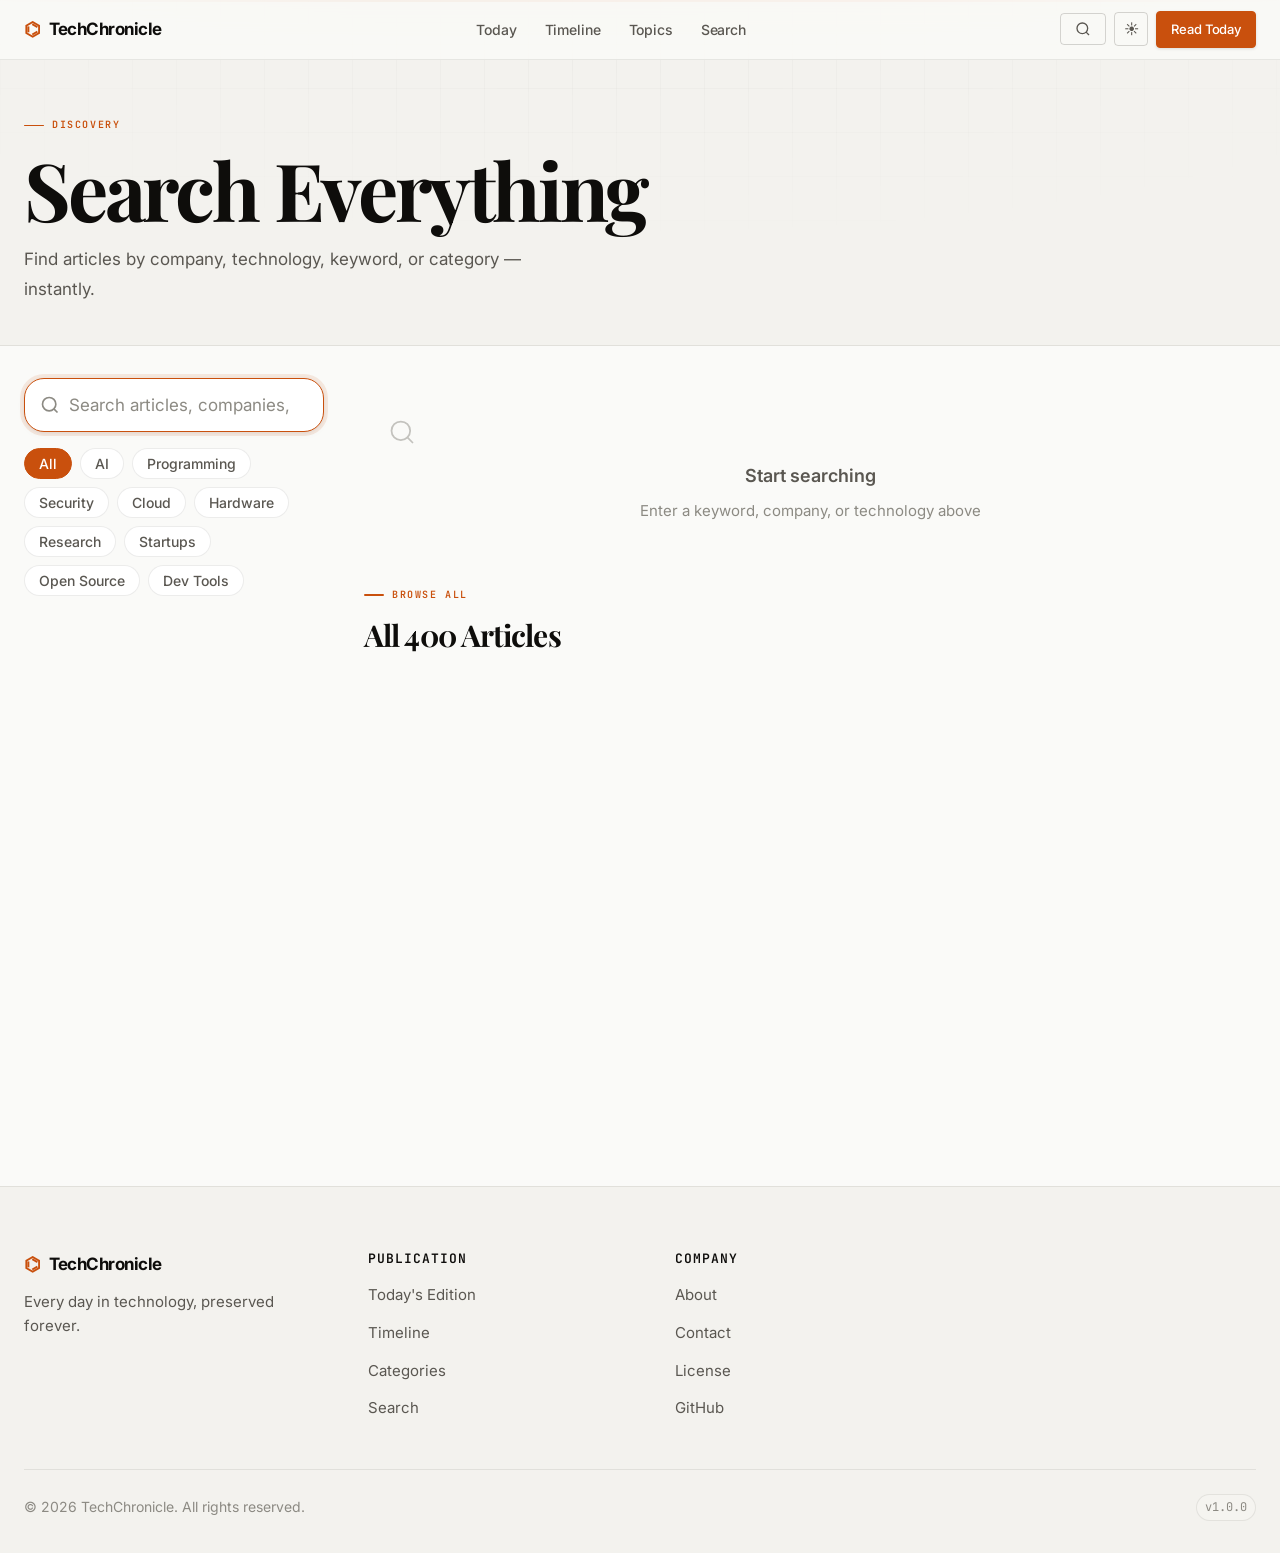
==== commit 0297883b: "feat(ui): update today.html and search.html counts to 400 articles, 840 min read" ====
--- a/search.html
+++ b/search.html
@@ -107,7 +107,7 @@
           <div class="search-browse" id="searchBrowse">
             <div class="section-header section-header--browse">
               <div class="section-eyebrow">Browse all</div>
-              <h2 class="section-title section-title--sm">All 370 Articles</h2>
+              <h2 class="section-title section-title--sm">All 400 Articles</h2>
             </div>
             <div class="search-browse__grid" id="browseGrid"></div>
           </div>
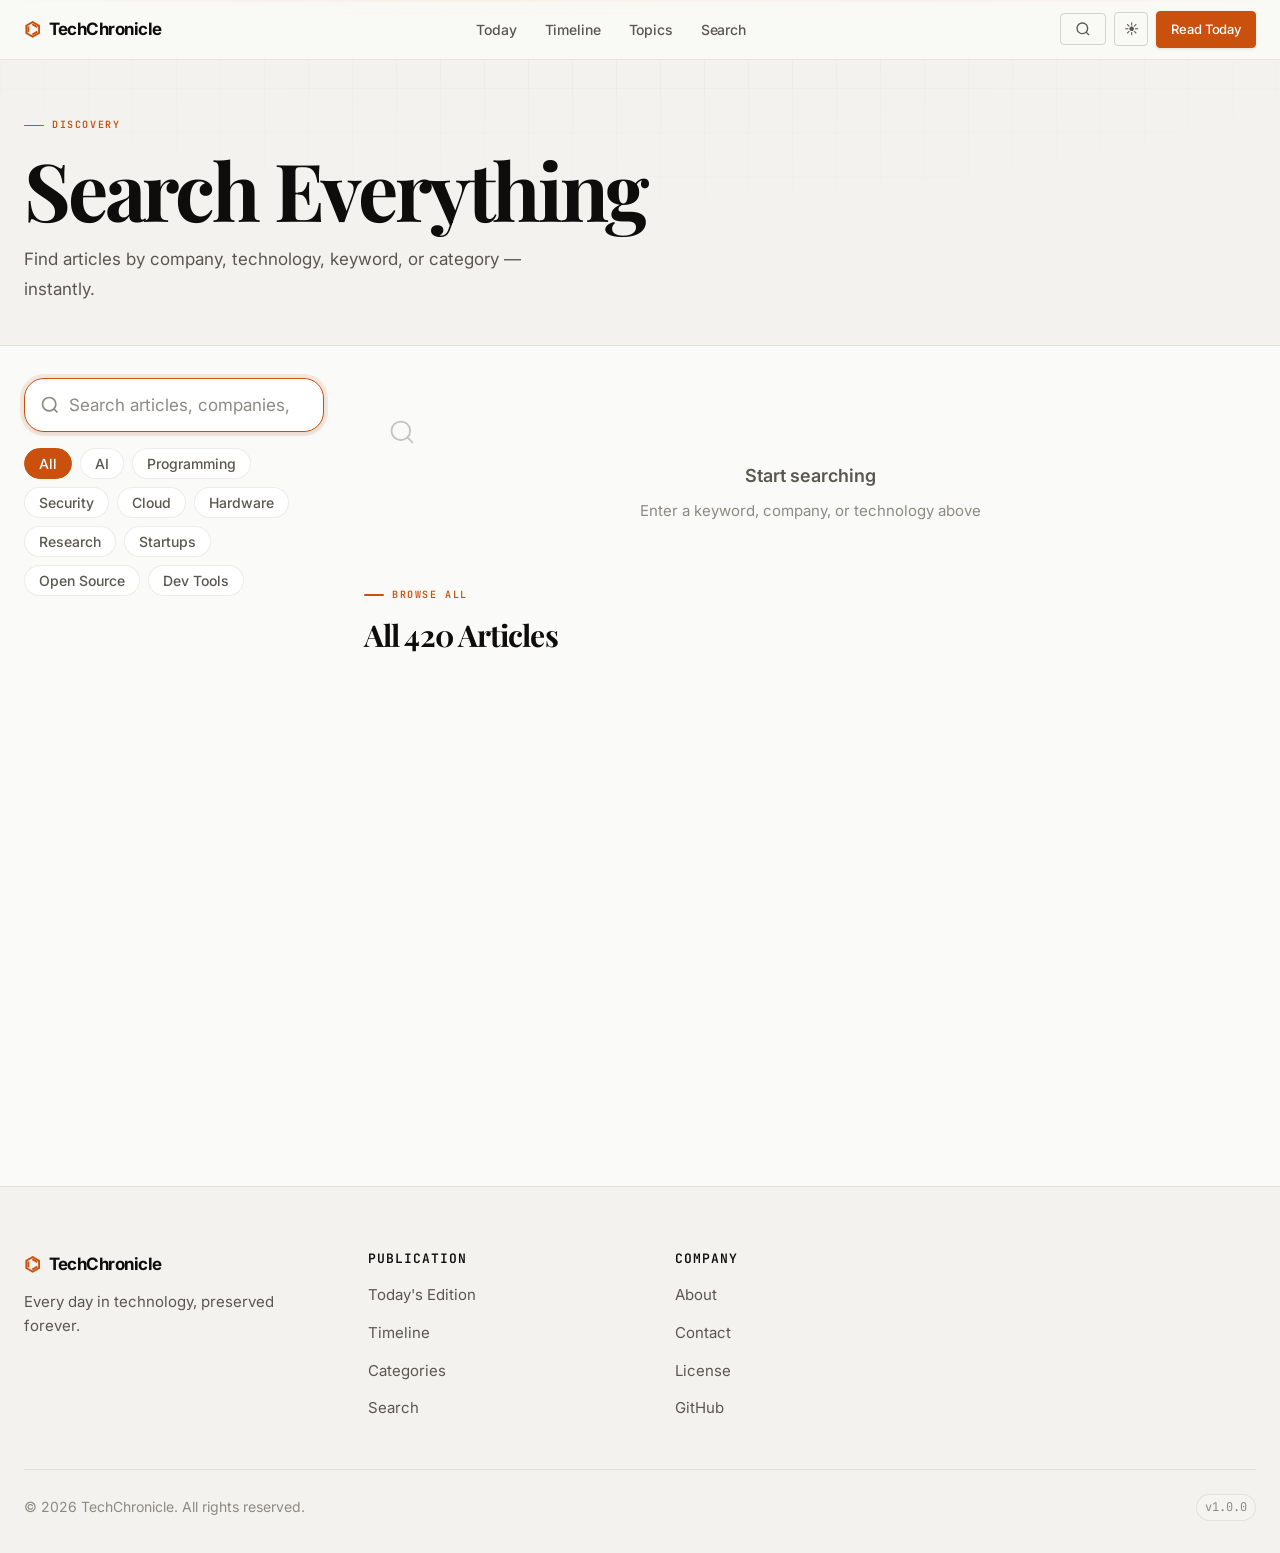
==== commit 4fe05622: "feat(ui): update today.html and search.html counts to 420 articles, 882 min read" ====
--- a/search.html
+++ b/search.html
@@ -107,7 +107,7 @@
           <div class="search-browse" id="searchBrowse">
             <div class="section-header section-header--browse">
               <div class="section-eyebrow">Browse all</div>
-              <h2 class="section-title section-title--sm">All 400 Articles</h2>
+              <h2 class="section-title section-title--sm">All 420 Articles</h2>
             </div>
             <div class="search-browse__grid" id="browseGrid"></div>
           </div>
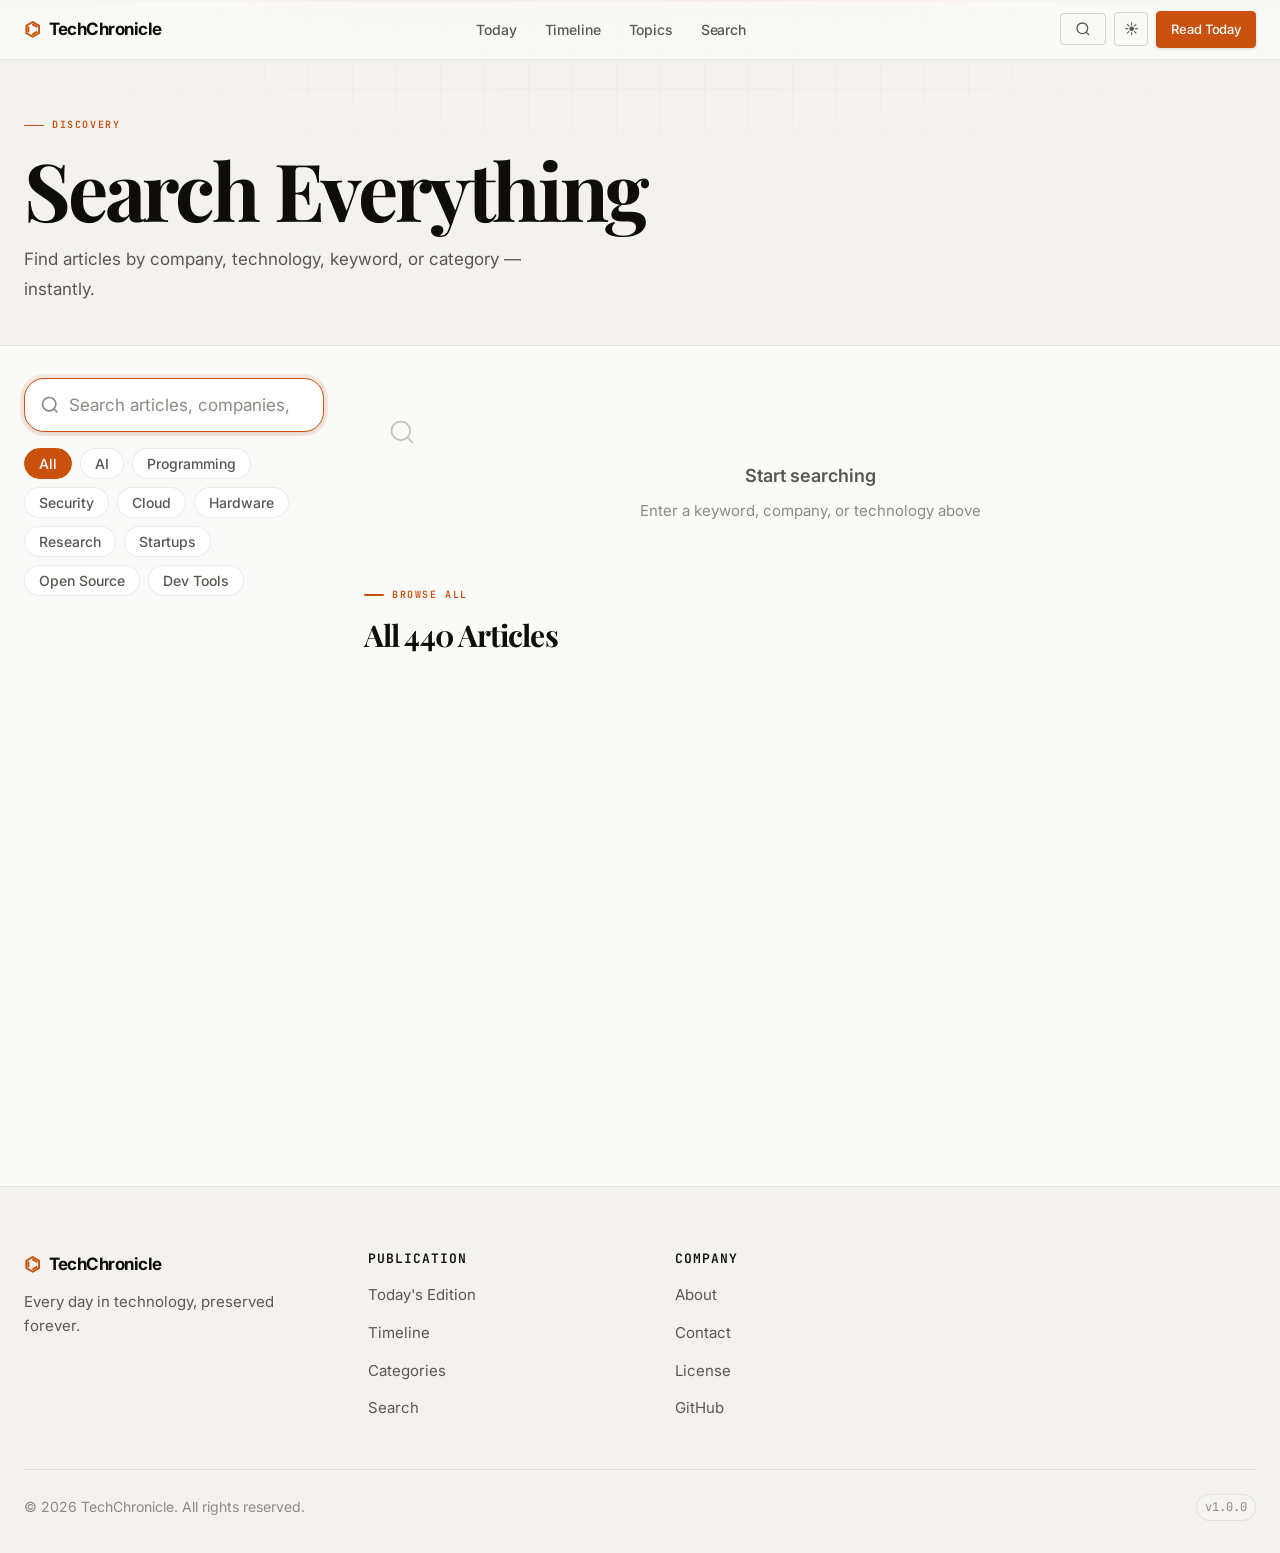
==== commit 352d107e: "feat(ui): update today.html and search.html counts to 440 articles, 924 min read" ====
--- a/search.html
+++ b/search.html
@@ -107,7 +107,7 @@
           <div class="search-browse" id="searchBrowse">
             <div class="section-header section-header--browse">
               <div class="section-eyebrow">Browse all</div>
-              <h2 class="section-title section-title--sm">All 420 Articles</h2>
+              <h2 class="section-title section-title--sm">All 440 Articles</h2>
             </div>
             <div class="search-browse__grid" id="browseGrid"></div>
           </div>
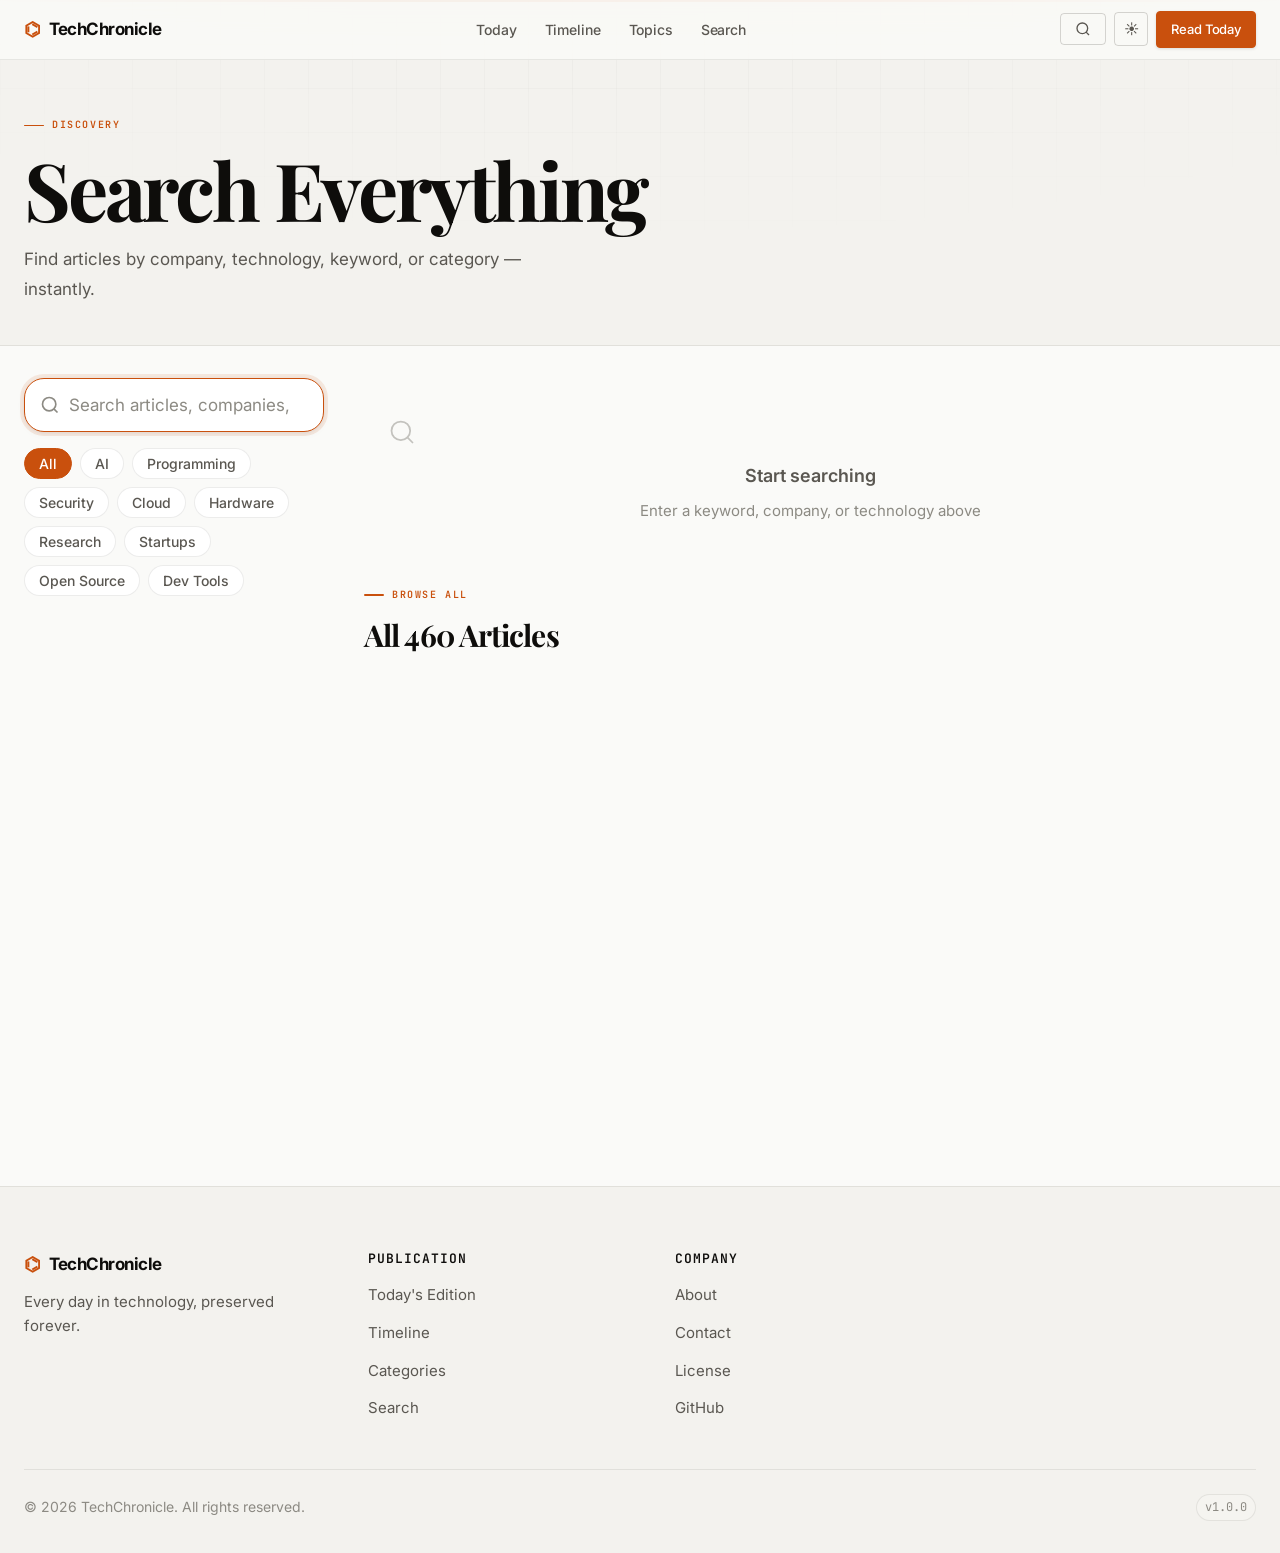
==== commit 9ae494be: "feat(ui): update today.html and search.html counts to 460 articles, 966 min read" ====
--- a/search.html
+++ b/search.html
@@ -107,7 +107,7 @@
           <div class="search-browse" id="searchBrowse">
             <div class="section-header section-header--browse">
               <div class="section-eyebrow">Browse all</div>
-              <h2 class="section-title section-title--sm">All 440 Articles</h2>
+              <h2 class="section-title section-title--sm">All 460 Articles</h2>
             </div>
             <div class="search-browse__grid" id="browseGrid"></div>
           </div>
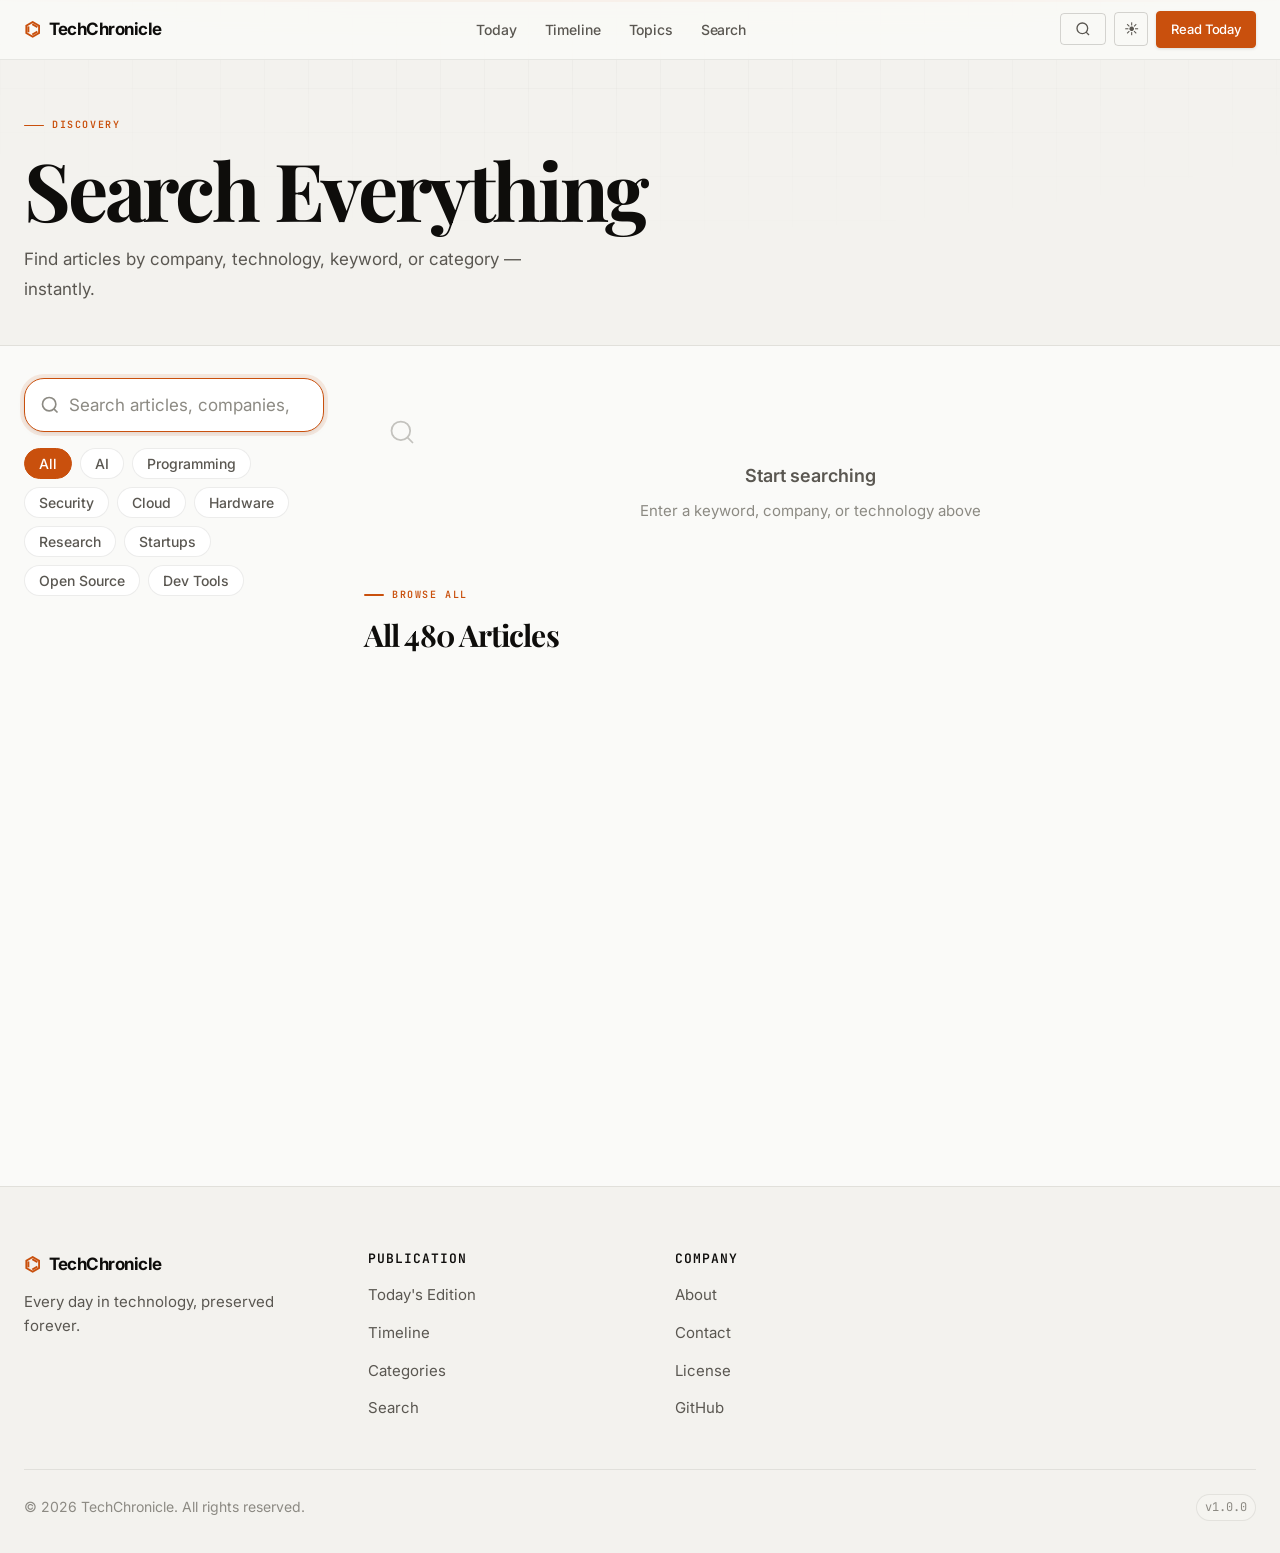
==== commit 4b666de4: "feat(ui): update today.html and search.html counts to 480 articles, 1008 min read" ====
--- a/search.html
+++ b/search.html
@@ -107,7 +107,7 @@
           <div class="search-browse" id="searchBrowse">
             <div class="section-header section-header--browse">
               <div class="section-eyebrow">Browse all</div>
-              <h2 class="section-title section-title--sm">All 460 Articles</h2>
+              <h2 class="section-title section-title--sm">All 480 Articles</h2>
             </div>
             <div class="search-browse__grid" id="browseGrid"></div>
           </div>
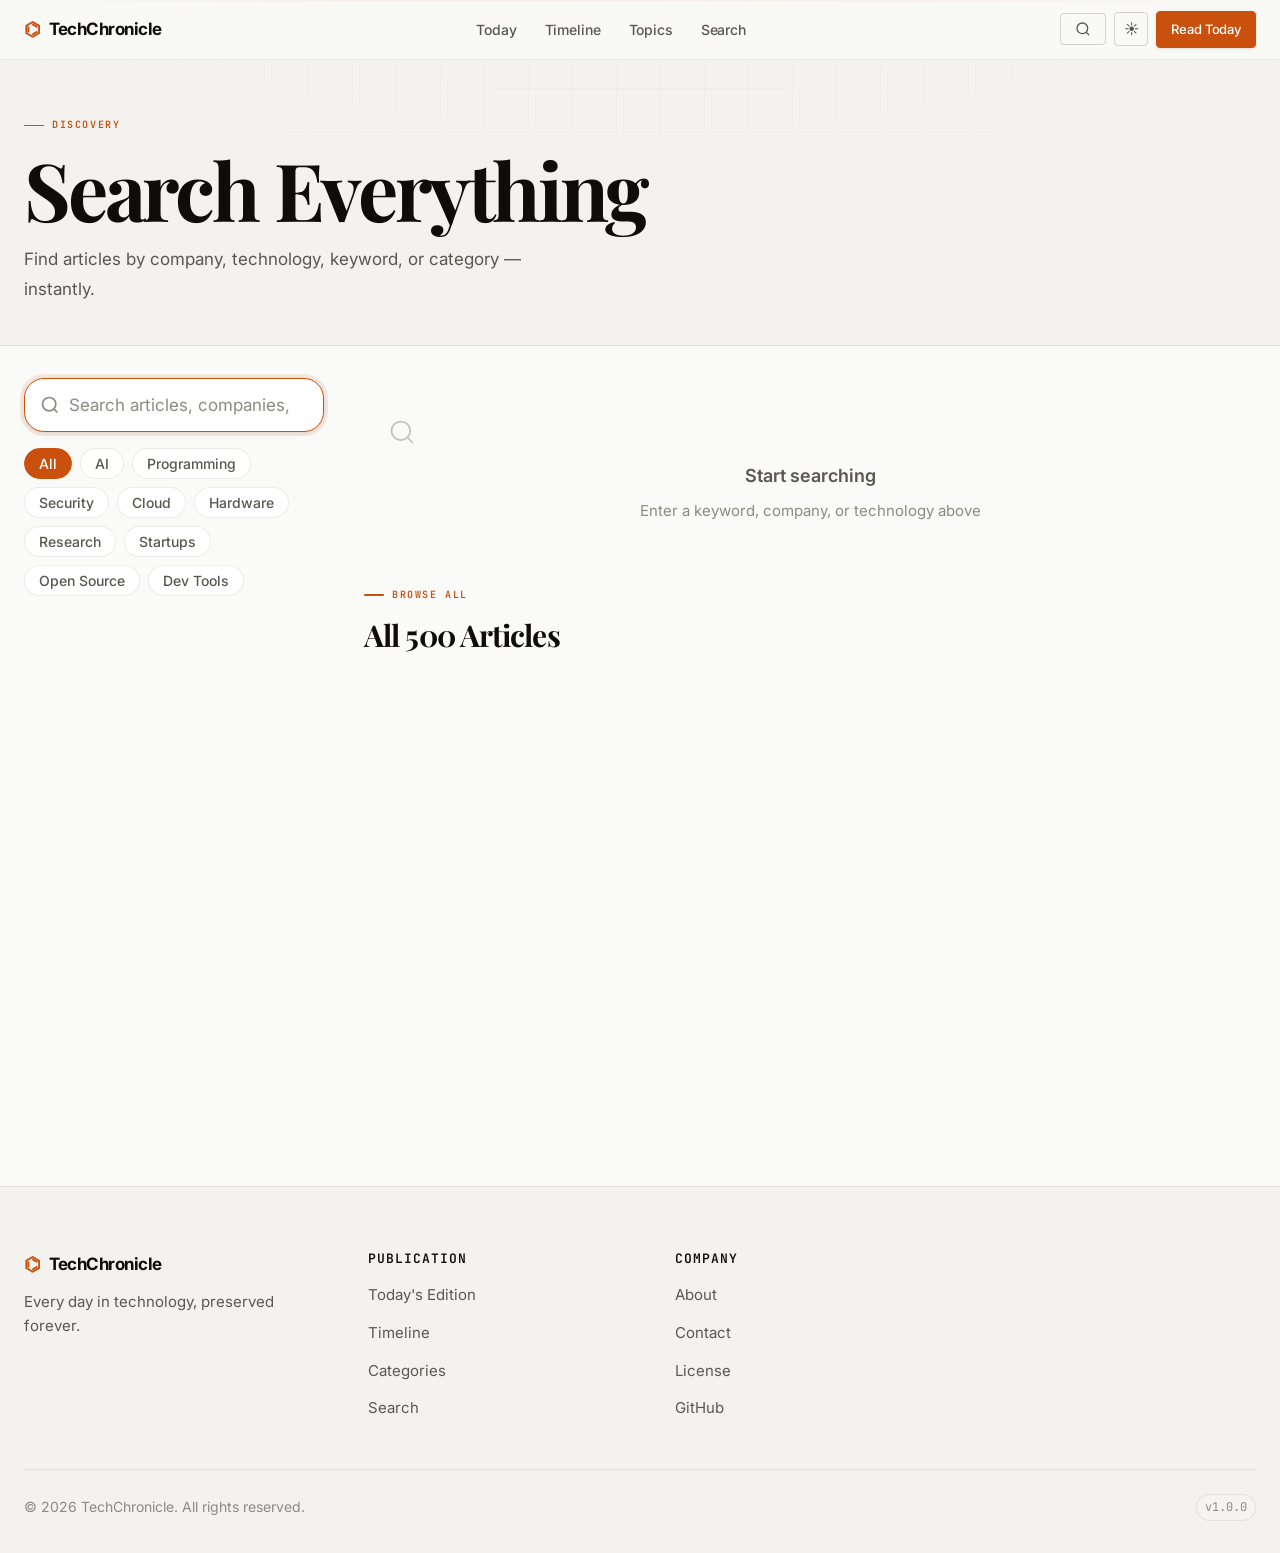
==== commit 75e2703a: "feat(ui): update today.html and search.html counts to 500 articles, 1050 min read" ====
--- a/search.html
+++ b/search.html
@@ -107,7 +107,7 @@
           <div class="search-browse" id="searchBrowse">
             <div class="section-header section-header--browse">
               <div class="section-eyebrow">Browse all</div>
-              <h2 class="section-title section-title--sm">All 480 Articles</h2>
+              <h2 class="section-title section-title--sm">All 500 Articles</h2>
             </div>
             <div class="search-browse__grid" id="browseGrid"></div>
           </div>
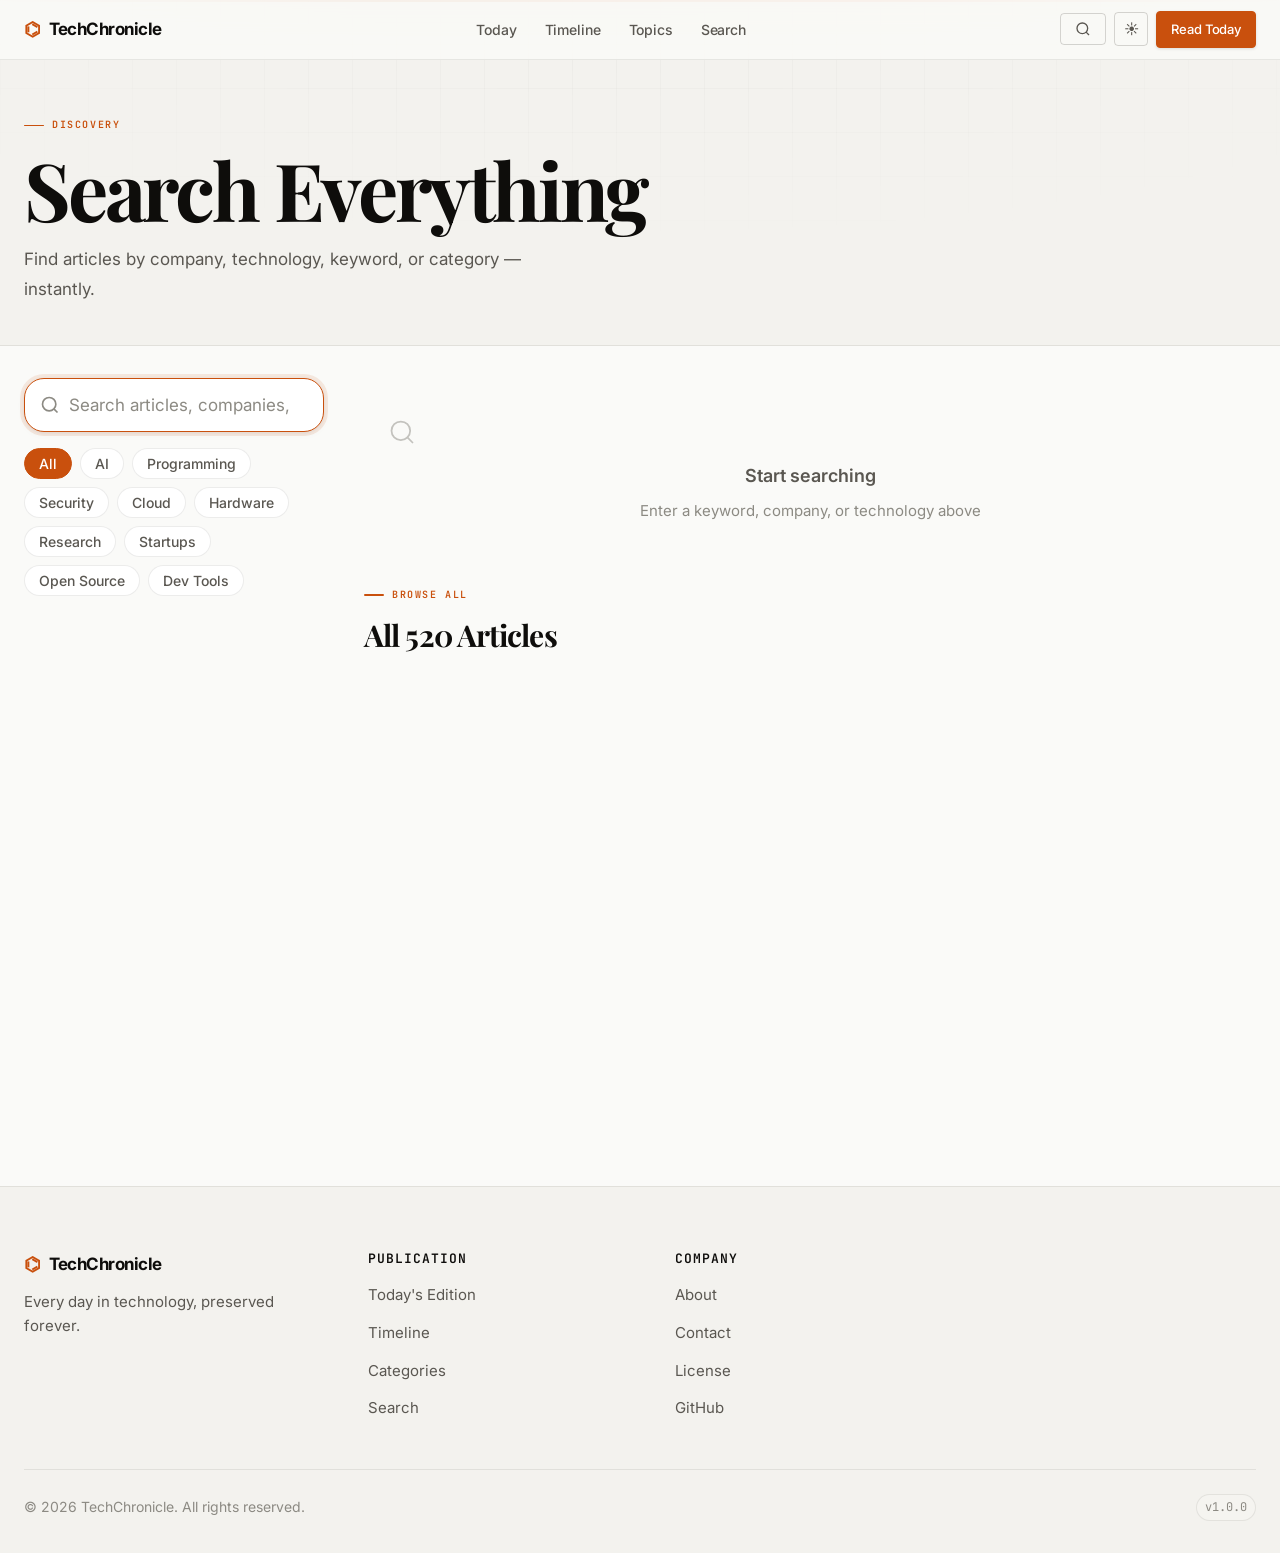
==== commit 6b2c25df: "feat(ui): update today.html and search.html counts to 520 articles, 1092 min read" ====
--- a/search.html
+++ b/search.html
@@ -107,7 +107,7 @@
           <div class="search-browse" id="searchBrowse">
             <div class="section-header section-header--browse">
               <div class="section-eyebrow">Browse all</div>
-              <h2 class="section-title section-title--sm">All 500 Articles</h2>
+              <h2 class="section-title section-title--sm">All 520 Articles</h2>
             </div>
             <div class="search-browse__grid" id="browseGrid"></div>
           </div>
